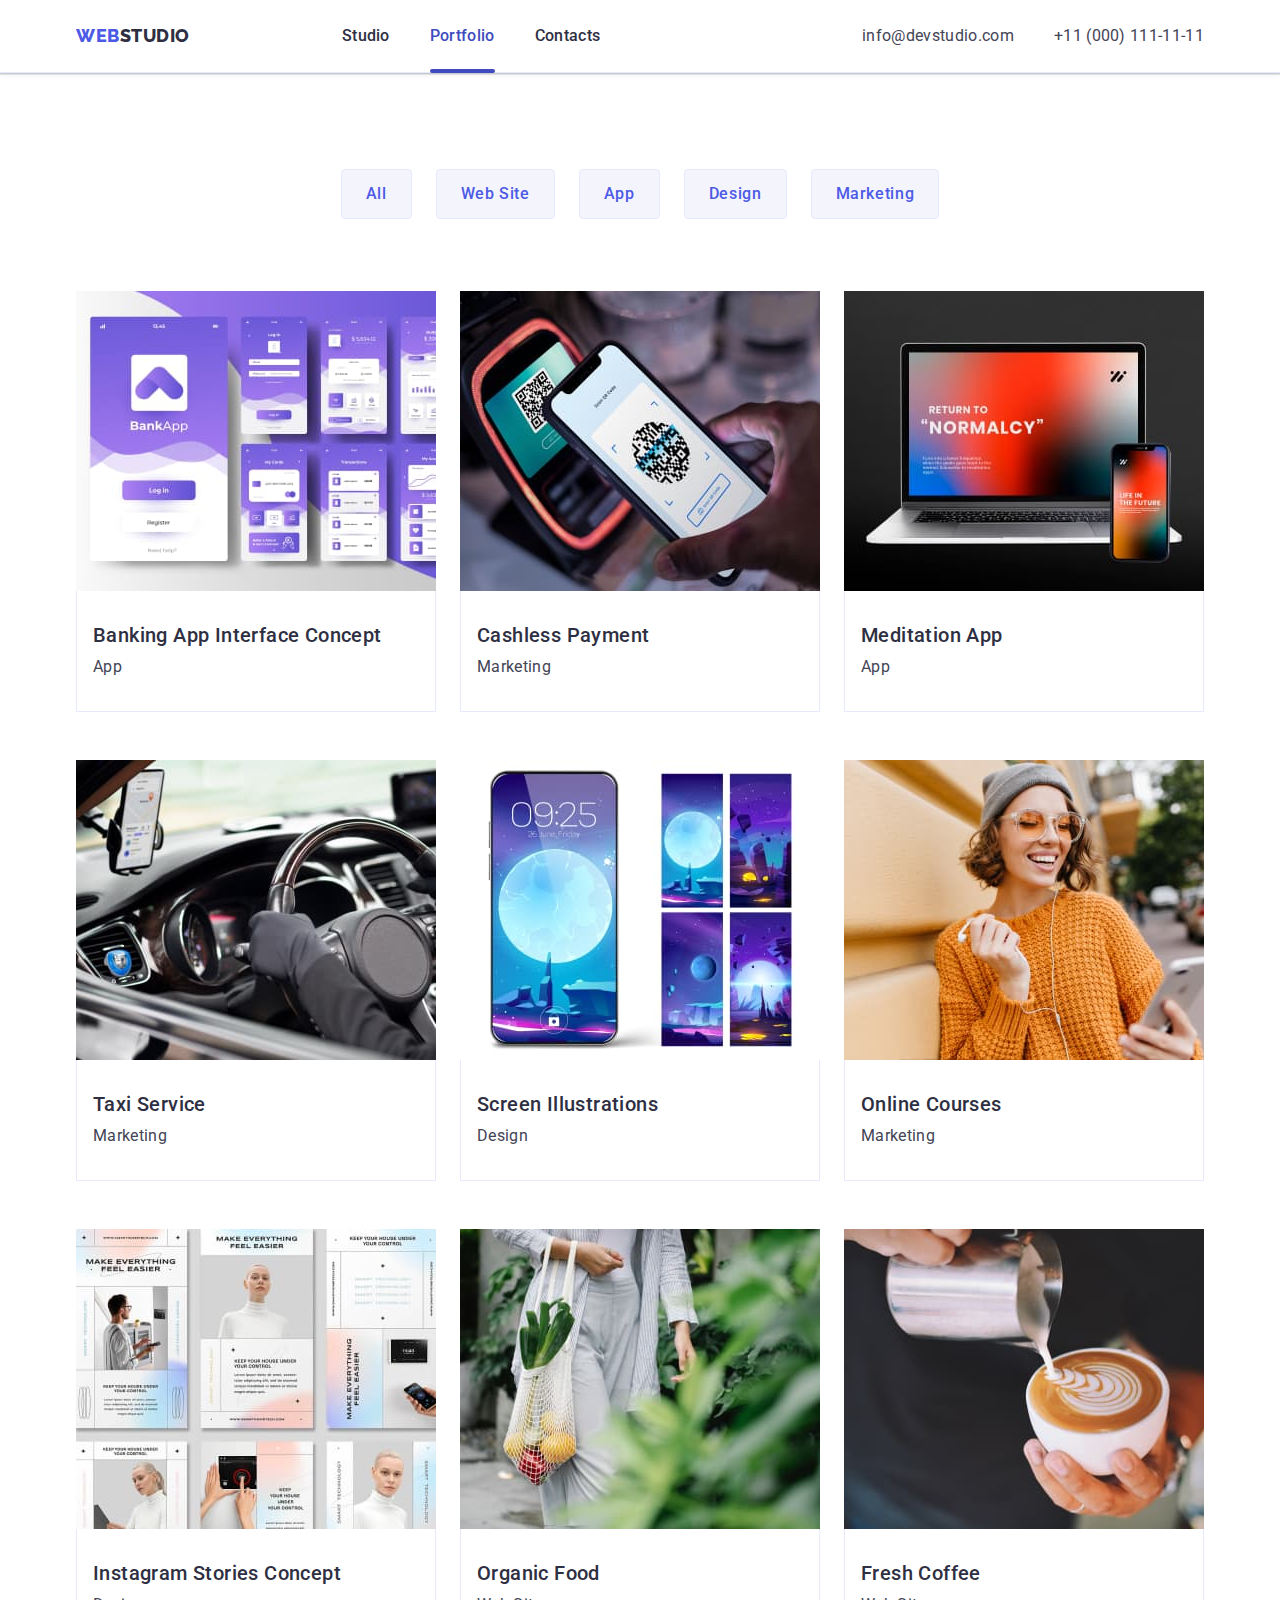
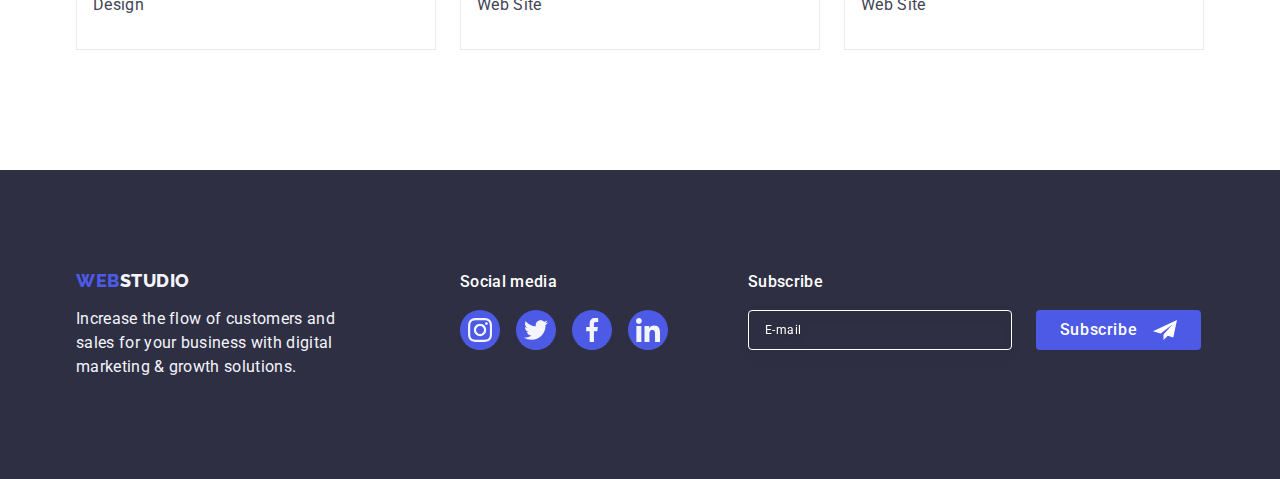
==== portfolio.html @ 75ef7f99 "Initial commit" ====
<!DOCTYPE html>
<html lang="en">
  <head>
    <meta charset="UTF-8" />
    <meta http-equiv="X-UA-Compatible" content="IE=edge" />
    <meta name="viewport" content="width=device-width, initial-scale=1.0" />
    <title>Document</title>
    <link rel="preconnect" href="https://fonts.googleapis.com" />
    <link rel="preconnect" href="https://fonts.gstatic.com" crossorigin />
    <link
      href="https://fonts.googleapis.com/css2?family=Raleway:wght@800&family=Roboto:wght@400;500;700;900&display=swap"
      rel="stylesheet"
    />
    <link rel="stylesheet" href="./css/modern-normalize.min.css" />
    <link rel="stylesheet" href="./css/style.css" />
  </head>

  <body>
    <header class="header">
      <div class="header-section container">
        <nav class="navigation">
          <a class="link-logo link" href="./index.html">Web<span class="header-logo-link">Studio</span></a>
          <ul class="header-menu list">
            <li class="list-element-menu">
              <a class="header-menu-link link" href="./index.html">Studio</a>
            </li>
            <li class="list-element-menu">
              <a class="header-menu-link link is-active" href="./portfolio.html">Portfolio</a>
            </li>
            <li class="list-element-menu">
              <a class="header-menu-link link" href="">Contacts</a>
            </li>
          </ul>
        </nav>
        <address class="contacts">
          <ul class="list">
            <li class="list-element-contacts">
              <a class="header-contacts-link link" href="mailto:info@devstudio.com" target="_blank"
                >info@devstudio.com</a
              >
            </li>
            <li class="list-element-contacts">
              <a class="header-contacts-link link" href="tel:+110001111111" target="_blank">+11 (000) 111-11-11</a>
            </li>
          </ul>
        </address>
      </div>
    </header>

    <main>
      <section class="portfolio-section">
        <div class="container">
          <h1 class="main-title visually-hidden">Menu</h1>
          <ul class="menu-portfolio list">
            <li>
              <button class="btn-portfolio" type="button">All</button>
            </li>
            <li>
              <button class="btn-portfolio" type="button">Web Site</button>
            </li>
            <li>
              <button class="btn-portfolio" type="button">App</button>
            </li>
            <li>
              <button class="btn-portfolio" type="button">Design</button>
            </li>
            <li>
              <button class="btn-portfolio" type="button">Marketing</button>
            </li>
          </ul>
          <ul class="blocks-portfolio list">
            <li class="portfolio-box">
              <a class="link" href="">
                <div class="overlay-box">
                  <img src="./images/portfolio_0.jpg" alt="Banking App Interface Concept" width="360" />
                  <p class="overlay-text">
                    14 Stylish and User-Friendly App Design Concepts · Task Manager App · Calorie Tracker App · Exotic
                    Fruit Ecommerce App · Cloud Storage App
                  </p>
                </div>
                <div class="portfolio-card">
                  <h2 class="third-header">Banking App Interface Concept</h2>
                  <p class="paragraf-portfolio">App</p>
                </div>
              </a>
            </li>
            <li class="portfolio-box">
              <a class="link" href="">
                <div class="overlay-box">
                  <img src="./images/portfolio_1.jpg" alt="Cashless Payment" width="360" />
                  <p class="overlay-text">
                    14 Stylish and User-Friendly App Design Concepts · Task Manager App · Calorie Tracker App · Exotic
                    Fruit Ecommerce App · Cloud Storage App
                  </p>
                </div>
                <div class="portfolio-card">
                  <h2 class="third-header">Cashless Payment</h2>
                  <p class="paragraf-portfolio">Marketing</p>
                </div>
              </a>
            </li>
            <li class="portfolio-box">
              <a class="link" href="">
                <div class="overlay-box">
                  <img src="./images/portfolio_2.jpg" alt="Meditation App" width="360" />
                  <p class="overlay-text">
                    14 Stylish and User-Friendly App Design Concepts · Task Manager App · Calorie Tracker App · Exotic
                    Fruit Ecommerce App · Cloud Storage App
                  </p>
                </div>
                <div class="portfolio-card">
                  <h2 class="third-header">Meditation App</h2>
                  <p class="paragraf-portfolio">App</p>
                </div>
              </a>
            </li>
            <li class="portfolio-box">
              <a class="link" href="">
                <div class="overlay-box">
                  <img src="./images/portfolio_3.jpg" alt="Taxi Service" width="360" />
                  <p class="overlay-text">
                    14 Stylish and User-Friendly App Design Concepts · Task Manager App · Calorie Tracker App · Exotic
                    Fruit Ecommerce App · Cloud Storage App
                  </p>
                </div>
                <div class="portfolio-card">
                  <h2 class="third-header">Taxi Service</h2>
                  <p class="paragraf-portfolio">Marketing</p>
                </div>
              </a>
            </li>
            <li class="portfolio-box">
              <a class="link" href="">
                <div class="overlay-box">
                  <img src="./images/portfolio_4.jpg" alt="Screen Illustrations" width="360" />
                  <p class="overlay-text">
                    14 Stylish and User-Friendly App Design Concepts · Task Manager App · Calorie Tracker App · Exotic
                    Fruit Ecommerce App · Cloud Storage App
                  </p>
                </div>
                <div class="portfolio-card">
                  <h2 class="third-header">Screen Illustrations</h2>
                  <p class="paragraf-portfolio">Design</p>
                </div>
              </a>
            </li>
            <li class="portfolio-box">
              <a class="link" href="">
                <div class="overlay-box">
                  <img src="./images/portfolio_5.jpg" alt="Online Courses" width="360" />
                  <p class="overlay-text">
                    14 Stylish and User-Friendly App Design Concepts · Task Manager App · Calorie Tracker App · Exotic
                    Fruit Ecommerce App · Cloud Storage App
                  </p>
                </div>
                <div class="portfolio-card">
                  <h2 class="third-header">Online Courses</h2>
                  <p class="paragraf-portfolio">Marketing</p>
                </div>
              </a>
            </li>
            <li class="portfolio-box">
              <a class="link" href="">
                <div class="overlay-box">
                  <img src="./images/portfolio_6.jpg" alt="Instagram Stories Concept" width="360" />
                  <p class="overlay-text">
                    14 Stylish and User-Friendly App Design Concepts · Task Manager App · Calorie Tracker App · Exotic
                    Fruit Ecommerce App · Cloud Storage App
                  </p>
                </div>
                <div class="portfolio-card">
                  <h2 class="third-header">Instagram Stories Concept</h2>
                  <p class="paragraf-portfolio">Design</p>
                </div>
              </a>
            </li>
            <li class="portfolio-box">
              <a class="link" href="">
                <div class="overlay-box">
                  <img src="./images/portfolio_7.jpg" alt="Organic Food" width="360" />
                  <p class="overlay-text">
                    14 Stylish and User-Friendly App Design Concepts · Task Manager App · Calorie Tracker App · Exotic
                    Fruit Ecommerce App · Cloud Storage App
                  </p>
                </div>
                <div class="portfolio-card">
                  <h2 class="third-header">Organic Food</h2>
                  <p class="paragraf-portfolio">Web Site</p>
                </div>
              </a>
            </li>
            <li class="portfolio-box">
              <a class="link" href="">
                <div class="overlay-box">
                  <img src="./images/portfolio_8.jpg" alt="Fresh Coffee" width="360" />
                  <p class="overlay-text">
                    14 Stylish and User-Friendly App Design Concepts · Task Manager App · Calorie Tracker App · Exotic
                    Fruit Ecommerce App · Cloud Storage App
                  </p>
                </div>
                <div class="portfolio-card">
                  <h2 class="third-header">Fresh Coffee</h2>
                  <p class="paragraf-portfolio">Web Site</p>
                </div>
              </a>
            </li>
          </ul>
        </div>
      </section>
    </main>

    <footer class="footer">
      <div class="container">
        <div class="footer-text-box">
          <a class="link-logo link" href="./index.html">Web<span class="footer-logo-link">Studio</span></a>
          <p class="paragraf">
            Increase the flow of customers and sales for your business with digital marketing & growth solutions.
          </p>
        </div>
        <div class="footer-social-links-box">
          <p class="paragraf">Social media</p>
          <ul class="list">
            <li class="footer-social-link-container">
              <a class="link" href="https://www.instagram.com/" target="_blank">
                <svg class="icon-footer" width="24" height="24">
                  <use href="./images/icons.svg#icon-instagram"></use>
                </svg>
              </a>
            </li>
            <li class="footer-social-link-container">
              <a class="link" href="https://twitter.com/" target="_blank">
                <svg class="icon-footer" width="24" height="24">
                  <use href="./images/icons.svg#icon-twitter"></use>
                </svg>
              </a>
            </li>
            <li class="footer-social-link-container">
              <a class="link" href="https://facebook.com/" target="_blank">
                <svg class="icon-footer" width="24" height="24">
                  <use href="./images/icons.svg#icon-facebook"></use>
                </svg>
              </a>
            </li>
            <li class="footer-social-link-container">
              <a class="link" href="https://www.linkedin.com/" target="_blank">
                <svg class="icon-footer" width="24" height="24">
                  <use href="./images/icons.svg#icon-linkedin"></use>
                </svg>
              </a>
            </li>
          </ul>
        </div>
        <div class="footer-subscribe-box">
          <p class="paragraf">Subscribe</p>
          <form class="footer-subscribe-form">
            <label class="footer-subscribe-email-label">
              <input class="footer-subscribe-email-input" type="email" name="subscribe-email" placeholder="E-mail" />
            </label>
            <button class="btn-footer-subscribe" type="submit">
              Subscribe
              <svg class="icon-lable-subscribe" width="24" height="24">
                <use href="./images/icons.svg#icon-subscribe"></use>
              </svg>
            </button>
          </form>
        </div>
      </div>
    </footer>
  </body>
</html>
---- css/style.css ----
:root {
  --color-heder-link: #2e2f42;
  --color-heder-link-ahf: #404bbf;
  --color-main-text: #434455;
  --bg-color-btn: #4d5ae5;
  --bg-color-btn-hf: #404bbf;
  --border-color: #e7e9fc;
  --bg-main-color: #f4f4fd;
  --bg-body-color: #ffffff;
  --color-main-title: #ffffff;
  --color-btn-text: #ffffff;
  --color-footer-logo: #f4f4fd;
  --color-footer-paragraf: #f4f4fd;
  --color-overlay-text: #f4f4fd;
  --color-social-paragraf: #ffffff;
  --color-subscribe-label: #ffffff;
  --bg-overlay-text: #4d5ae5;
  --bg-callback-form: #fcfcfc;
  --bg-modal-box: rgba(46, 47, 66, 0.4);
  --bg-social-link-hover: #31d0aa;
  --fill-icon-customer: #8e8f99;
  --fill-icon-customer-hover: #404bbf;
  --color-border-policy: #8e8f99;
  --color-text-callback: #2e2f42;
  --color-text-callback-hf: #4d5ae5;
  --color-border-callback: rgba(46, 47, 66, 0.4);
  --color-cb-policy: #f4f4fd;
  --color-cb-policy-hf: #404bbf;
}

*,
*::before,
*::after {
  box-sizing: border-box;
}

h1,
h2,
h3,
h4,
h5,
h6,
p {
  margin-top: 0;
  margin-bottom: 0;
}

ul,
ol {
  margin-top: 0;
  margin-bottom: 0;
  padding-left: 0;
}

img {
  display: block;
  max-width: 100%;
}

body {
  font-family: 'Roboto', sans-serif;
  color: var(--color-main-text);
  font-style: normal;
  font-weight: 400;
  font-size: 16px;
  line-height: 1.5;
  letter-spacing: 0.02em;
  background-color: var(--bg-body-color);
}

.container {
  width: 1158px;
  margin: 0 auto;
  padding: 0 15px;
}

a {
  text-decoration: none;
}

.link {
  text-decoration: none;
}

.paragraf {
  font-size: 16px;
}

.paragraf-portfolio {
  font-size: 16px;
  color: var(--color-main-text);
}

.list {
  list-style: none;
}

.main-title {
  font-weight: 700;
  font-size: 56px;
  line-height: 107%;
  letter-spacing: 0.02em;
  text-align: center;
  color: var(--color-main-title);
}

.second-title {
  font-family: 'Roboto';
  font-weight: 700;
  font-size: 36px;
  line-height: 111%;
  letter-spacing: 0.02em;
  text-align: center;
  text-transform: capitalize;
  color: var(--color-heder-link);
}

.third-header {
  font-weight: 500;
  font-size: 20px;
  line-height: 1.2;
  letter-spacing: 0.02em;
  color: var(--color-heder-link);
}

.header {
  background-color: var(--bg-body-color);
  border-bottom: 1px solid var(--border-color);
  box-shadow: 0px 2px 1px rgba(46, 47, 66, 0.08), 0px 1px 1px rgba(46, 47, 66, 0.16), 0px 1px 6px rgba(46, 47, 66, 0.08);
}

header > .header-section {
  display: flex;
  align-items: center;
}

.navigation {
  display: flex;
  align-items: center;
}

.navigation > .list {
  margin-left: 76px;
  width: 261px;
}

.link-logo {
  font-family: 'Raleway', sans-serif;
  font-weight: 800;
  font-size: 18px;
  line-height: 117%;
  letter-spacing: 0.03em;
  text-transform: uppercase;
  color: var(--bg-color-btn);
  margin-right: 76px;
}

.header-logo-link {
  color: var(--color-heder-link);
}

.footer-logo-link {
  color: var(--color-footer-logo);
}

.header .link-logo {
  padding: 24px 0;
}

.header-menu {
  display: flex;
  gap: 40px;
}

.header-menu-link {
  display: block;
  font-weight: 500;
  font-size: 16px;
  line-height: 1.5;
  letter-spacing: 0.02em;
  color: var(--color-heder-link);
  padding: 24px 0;
  position: relative;
  transition: color 250ms cubic-bezier(0.4, 0, 0.2, 1);
}

.header-menu-link:hover,
.header-menu-link:focus {
  color: var(--color-heder-link-ahf);
}

.header-menu-link:active {
  color: var(--color-heder-link-ahf);
}

.is-active {
  color: var(--color-heder-link-ahf);
}

.is-active::after {
  position: absolute;
  content: '';
  display: block;
  left: 0;
  bottom: 0;
  width: 100%;
  height: 4px;
  border-radius: 2px;
  background-color: var(--color-heder-link-ahf);
  bottom: -1px;
}

.contacts {
  font-style: normal;
  margin-left: auto;
}

.contacts .list {
  display: flex;
  gap: 40px;
}

.header-contacts-link {
  font-weight: 400;
  font-size: 16px;
  line-height: 1.5;
  letter-spacing: 0.02em;
  color: var(--color-main-text);
  transition: color 250ms cubic-bezier(0.4, 0, 0.2, 1);
}

.header-contacts-link:hover,
.header-contacts-link:focus {
  color: var(--color-heder-link-ahf);
}

.order-section {
  background-color: var(--color-heder-link);
  padding: 188px 0;
  background-image: linear-gradient(to bottom, rgba(46, 47, 66, 0.7), rgba(46, 47, 66, 0.7)),
    url(../images/people_office.jpg);
  background-repeat: no-repeat;
  background-position: center;
  background-size: cover;
  max-width: 1440px;
  margin: 0 auto;
}

.order-section .main-title {
  max-width: 496px;
  margin: 0 auto;
}

.btn {
  font-family: 'Roboto', sans-serif;
  font-size: 16px;
  line-height: 1.5;
  font-weight: 500;
  letter-spacing: 0.04em;
  color: var(--color-btn-text);
  background-color: var(--bg-color-btn);
  border: none;
  cursor: pointer;
  display: block;
  margin: 0 auto;
  margin-top: 48px;
  min-width: 169px;
  height: 56px;
  border-radius: 4px;
  transition: background-color 250ms cubic-bezier(0.4, 0, 0.2, 1);
}

.btn:hover,
.btn:focus {
  background: var(--bg-color-btn-hf);
}

.advantage-section {
  padding: 120px 0;
}

.visually-hidden {
  position: absolute;
  width: 1px;
  height: 1px;
  margin: -1px;
  border: 0;
  padding: 0;
  white-space: nowrap;
  clip-path: inset(100%);
  clip: rect(0 0 0 0);
  overflow: hidden;
}

.advantage-section .list {
  display: flex;
  gap: 24px;
}

.advantage-box {
  width: calc((100% - 72px) / 4);
}

.container-icon-advantage {
  display: flex;
  align-items: center;
  justify-content: center;
  height: 112px;
  background-color: var(--bg-main-color);
  padding: 24px 100px;
  margin-bottom: 8px;
  border-radius: 4px;
}

.container-icon-advantage svg {
  width: 64px;
  height: 64px;
  display: inline-block;
}

.advantage-box .third-header {
  margin-bottom: 8px;
}

.our-work-section {
  padding-bottom: 120px;
}

.our-work-section .second-title {
  margin-bottom: 72px;
}

.our-work-section .list {
  display: flex;
  gap: 24px;
}

.our-work-box {
  width: calc((100% - 48px) / 3);
}

.team-section {
  background-color: var(--bg-main-color);
  padding: 120px 0;
}

.team-section .second-title {
  margin-bottom: 72px;
}

.team-section .list {
  display: flex;
  gap: 24px;
}

.team-list-box {
  background-color: var(--bg-body-color);
  text-align: center;
  width: calc((100% - 72px) / 4);
  border-radius: 0px 0px 4px 4px;
  box-shadow: 0px 1px 6px rgba(46, 47, 66, 0.08), 0px 1px 1px rgba(46, 47, 66, 0.16), 0px 2px 1px rgba(46, 47, 66, 0.08);
}

.team-name-position {
  padding: 32px 0;
}

.team-name-position .third-header {
  text-align: center;
  margin-bottom: 8px;
}

.team-name-position .paragraf {
  text-align: center;
  margin-bottom: 8px;
}

.team-name-position a {
  display: flex;
  align-items: center;
  justify-content: center;
  background-color: var(--bg-color-btn);
  border-radius: 50%;
  width: 40px;
  height: 40px;
  position: relative;
  transition: background-color 250ms cubic-bezier(0.4, 0, 0.2, 1);
}

.team-name-position a:hover,
.team-name-position a:focus {
  background-color: var(--bg-color-btn-hf);
}

.team-name-position .list {
  display: flex;
  justify-content: center;
}

.team-name-position .icon {
  display: inline-block;
  width: 16px;
  height: 16px;
  position: absolute;
  top: 50%;
  left: 50%;
  transform: translate(-50%, -50%);
  fill: var(--bg-main-color);
  transition: background-color 250ms cubic-bezier(0.4, 0, 0.2, 1);
}

.customers {
  padding: 120px 0;
}

.customers .second-title {
  margin-bottom: 72px;
}

.customers .list {
  display: flex;
  gap: 24px;
}

.customers-list-box {
  width: calc((100% - 120px) / 6);
  height: 88px;
}

.customers-list-box .link {
  width: 100%;
  height: 100%;
  border: 1px solid var(--fill-icon-customer);
  border-radius: 4px;
  display: flex;
  align-items: center;
  justify-content: center;
  color: var(--fill-icon-customer);
  transition: border-color 250ms cubic-bezier(0.4, 0, 0.2, 1), color 250ms cubic-bezier(0.4, 0, 0.2, 1);
}

.customers-list-box .link:hover,
.customers-list-box .link:focus,
.customers-list-box .link:active {
  border-color: var(--fill-icon-customer-hover);
  color: var(--fill-icon-customer-hover);
}

.icon_customers {
  display: inline-flex;
  fill: currentColor;
}

.footer {
  background-color: var(--color-heder-link);
  padding: 100px 0;
}

.footer .container {
  display: flex;
  align-items: baseline;
}

.footer-text-box {
  margin-right: 120px;
}

.footer .link-logo {
  display: inline-block;
  margin-bottom: 16px;
}

footer .paragraf {
  color: var(--color-footer-paragraf);
  max-width: 264px;
}

.footer-social-links-box {
  margin-right: 80px;
}

.footer-social-links-box .paragraf {
  color: var(--color-social-paragraf);
  margin-bottom: 16px;
  font-weight: 500;
}

.footer-social-links-box .list {
  display: flex;
  gap: 16px;
}

.footer-social-link-container a {
  display: flex;
  align-items: center;
  justify-content: center;
  background-color: var(--bg-color-btn);
  border-radius: 50%;
  width: 40px;
  height: 40px;
  position: relative;
  transition: background-color 250ms cubic-bezier(0.4, 0, 0.2, 1);
}

.footer-social-links-box a:hover,
.footer-social-links-box a:focus {
  background-color: var(--bg-social-link-hover);
}

.icon-footer {
  display: inline-block;
  position: absolute;
  fill: var(--color-footer-logo);
  top: 50%;
  left: 50%;
  transform: translate(-50%, -50%);
}

.footer-subscribe-box {
}

.footer-subscribe-box .paragraf {
  font-style: normal;
  font-weight: 500;
  font-size: 16px;
  line-height: 1.5;
  letter-spacing: 0.02em;
  color: var(--color-subscribe-label);
  margin-bottom: 16px;
}

.footer-subscribe-form {
  display: flex;
  gap: 24px;
}

.footer-subscribe-email-input {
  width: 264px;
  height: 40px;
  border: 1px solid var(--color-subscribe-label);
  background-color: transparent;
  font-size: 12px;
  line-height: 1.5;
  letter-spacing: 0.04em;
  padding-left: 16px;
  filter: drop-shadow(0px 4px 4px rgba(0, 0, 0, 0.15));
  border-radius: 4px;
  color: var(--color-subscribe-label);
}

.footer-subscribe-email-input::placeholder {
  color: var(--color-subscribe-label);
}

.btn-footer-subscribe {
  min-width: 165px;
  height: 40px;
  display: flex;
  justify-content: center;
  align-items: center;
  font-family: 'Roboto', sans-serif;
  font-weight: 500;
  font-size: 16px;
  line-height: 1.5;
  display: flex;
  align-items: center;
  text-align: center;
  letter-spacing: 0.04em;
  color: var(--color-subscribe-label);
  cursor: pointer;
  background-color: var(--bg-color-btn);
  border: none;
  border-radius: 4px;
  transition: background-color 250ms cubic-bezier(0.4, 0, 0.2, 1);
}

.btn-footer-subscribe:hover,
.btn-footer-subscribe:focus {
  background: var(--bg-color-btn-hf);
}

.icon-lable-subscribe {
  margin-left: 16px;
  fill: currentColor;
}

.portfolio-section {
  padding-top: 96px;
  padding-bottom: 120px;
}

.menu-portfolio {
  display: flex;
  justify-content: center;
  gap: 24px;
  margin-bottom: 72px;
}

.btn-portfolio {
  font-family: 'Roboto', sans-serif;
  font-size: 16px;
  line-height: 1.5;
  font-weight: 500;
  letter-spacing: 0.04em;
  color: var(--bg-color-btn);
  background-color: var(--bg-main-color);
  border: 1px solid var(--border-color);
  cursor: pointer;
  padding: 12px 24px;
  border-radius: 4px;
  transition: color 250ms cubic-bezier(0.4, 0, 0.2, 1), background-color 250ms cubic-bezier(0.4, 0, 0.2, 1),
    border-color 250ms cubic-bezier(0.4, 0, 0.2, 1), box-shadow 250ms cubic-bezier(0.4, 0, 0.2, 1);
}

.btn-portfolio:hover,
.btn-portfolio:focus {
  color: var(--color-btn-text);
  background-color: var(--bg-color-btn-hf);
  border: 1px solid transparent;
  box-shadow: 0px 3px 1px rgba(0, 0, 0, 0.1), 0px 2px 1px rgba(0, 0, 0, 0.08), 0px 2px 2px rgba(0, 0, 0, 0.12);
}

.blocks-portfolio {
  display: flex;
  flex-wrap: wrap;
  column-gap: 24px;
  row-gap: 48px;
}

.overlay-box {
  position: relative;
  overflow: hidden;
}

.overlay-text {
  position: absolute;
  height: 100%;
  width: 100%;
  padding: 40px 32px;
  background-color: var(--bg-overlay-text);
  color: var(--color-overlay-text);
  top: 0;
  font-weight: 400;
  font-size: 16px;
  line-height: 1.5;
  letter-spacing: 0.02em;
  transform: translateY(100%);
  transition: transform 250ms cubic-bezier(0.4, 0, 0.2, 1);
}

.portfolio-box {
  width: calc((100% - 48px) / 3);
}

.portfolio-box .link {
  display: block;
  transition: box-shadow 250ms cubic-bezier(0.4, 0, 0.2, 1);
}

.portfolio-box .link:hover,
.portfolio-box .link:focus {
  box-shadow: 0px 1px 6px rgba(46, 47, 66, 0.08), 0px 1px 1px rgba(46, 47, 66, 0.16), 0px 2px 1px rgba(46, 47, 66, 0.08);
}

.portfolio-box .link:hover .overlay-text,
.portfolio-box .link:focus .overlay-text {
  transform: translateY(0%);
}

.portfolio-box .portfolio-card {
  border: 1px solid var(--border-color);
  padding: 32px 16px;
  border-top: none;
}

.portfolio-box .third-header {
  margin-bottom: 8px;
}

.is-hidden {
  visibility: hidden;
  opacity: 0;
  pointer-events: none;
}

.modal-box {
  position: fixed;
  top: 0;
  left: 0;
  background-color: var(--bg-modal-box);
  width: 100%;
  height: 100%;
  justify-content: center;
  align-items: center;
  transition: opacity 250ms cubic-bezier(0.4, 0, 0.2, 1), visibility 250ms cubic-bezier(0.4, 0, 0.2, 1);
}

.callback-form {
  opacity: 1;
  position: absolute;
  top: 50%;
  left: 50%;
  transform: translate(-50%, -50%);
  width: 408px;
  min-height: 584px;
  background: var(--bg-callback-form);
  box-shadow: 0px 1px 1px rgba(0, 0, 0, 0.14), 0px 1px 3px rgba(0, 0, 0, 0.12), 0px 2px 1px rgba(0, 0, 0, 0.2);
  border-radius: 4px;
  transition: transform 250ms cubic-bezier(0.4, 0, 0.2, 1);
  padding: 72px 24px 24px;
}

.btn_modal {
  width: 24px;
  height: 24px;
  border-radius: 50%;
  background-color: var(--border-color);
  border: 1px solid rgba(0, 0, 0, 0.1);
  padding: 0;
  position: absolute;
  top: 24px;
  right: 24px;
  display: flex;
  align-items: center;
  justify-content: center;
  cursor: pointer;
  transition: background-color 250ms cubic-bezier(0.4, 0, 0.2, 1), border 250ms cubic-bezier(0.4, 0, 0.2, 1);
}

.btn_modal:hover,
.btn_modal:focus {
  background-color: var(--bg-color-btn-hf);
  fill: var(--color-btn-text);
  border: none;
}

.icon-btn-close {
  transition: fill 250ms cubic-bezier(0.4, 0, 0.2, 1);
}

.icon-btn-close:hover,
.icon-btn-close:focus {
  fill: var(--color-btn-text);
}

.callback-form .paragraf {
  font-style: normal;
  font-weight: 500;
  font-size: 16px;
  line-height: 1.5;
  text-align: center;
  letter-spacing: 0.02em;
  color: var(--color-text-callback);
  margin-bottom: 16px;
}

.fields-container {
  margin-bottom: 8px;
}

.field-lable {
  font-weight: 400;
  font-size: 12px;
  line-height: 1.17;
  letter-spacing: 0.04em;
  color: var(--color-border-policy);
  display: block;
  margin-bottom: 4px;
}

.field-input {
  position: relative;
}

.username {
  width: 100%;
  height: 40px;
  border: 1px solid var(--color-border-callback);
  border-radius: 4px;
  background-color: transparent;
  padding-left: 38px;
  outline: transparent;
  transition: border-color 250ms cubic-bezier(0.4, 0, 0.2, 1);
}

.username:focus {
  border-color: var(--color-text-callback-hf);
}

.icon-lable {
  position: absolute;
  left: 16px;
  top: 50%;
  transform: translateY(-50%);
  transition: fill 250ms cubic-bezier(0.4, 0, 0.2, 1);
  fill: var(--color-text-callback);
}

.username:focus + .icon-lable {
  fill: var(--color-text-callback-hf);
}

.comments-container {
  margin-bottom: 16px;
}

.comment {
  width: 100%;
  height: 120px;
  font-size: 12px;
  line-height: 1.17;
  letter-spacing: 0.04em;
  color: var(--color-border-callback);
  border: 1px solid var(--color-border-callback);
  border-radius: 4px;
  background-color: transparent;
  padding: 8px 16px;
  outline: transparent;
  resize: none;
  transition: border-color 250ms cubic-bezier(0.4, 0, 0.2, 1);
}

.comment:focus {
  border-color: var(--color-text-callback-hf);
}

.privacy-container {
  margin-bottom: 24px;
}

.privacy-lable {
  font-size: 12px;
  line-height: 1.17;
  letter-spacing: 0.04em;
  color: var(--color-border-policy);
}

.checkbox-span {
  width: 16px;
  height: 16px;
  border: 1px solid var(--color-border-callback);
  border-radius: 2px;
  transition: background-color 250ms cubic-bezier(0.4, 0, 0.2, 1), border 250ms cubic-bezier(0.4, 0, 0.2, 1),
    fill 250ms cubic-bezier(0.4, 0, 0.2, 1);
  display: inline-flex;
  align-items: center;
  justify-content: center;
  fill: transparent;
}

.chb-policy:checked + .privacy-lable .checkbox-span {
  border: none;
  background-color: var(--color-cb-policy-hf);
  fill: var(--color-cb-policy);
}

.privacy-link {
  font-style: normal;
  font-weight: 400;
  font-size: 12px;
  line-height: 1.33;
  letter-spacing: 0.04em;
  text-decoration-line: underline;
  color: var(--color-text-callback-hf);
}

.btn-callback-send {
  min-width: 169px;
  height: 56px;
  display: block;
  font-family: 'Roboto', sans-serif;
  font-weight: 500;
  font-size: 16px;
  line-height: 1.5;
  letter-spacing: 0.04em;
  color: var(--color-btn-text);
  cursor: pointer;
  background: var(--bg-color-btn);
  border: none;
  border-radius: 4px;
  transition: background-color 250ms cubic-bezier(0.4, 0, 0.2, 1);
  margin: 0 auto;
}

.btn-callback-send:hover,
.btn-callback-send:focus {
  background: var(--bg-color-btn-hf);
}
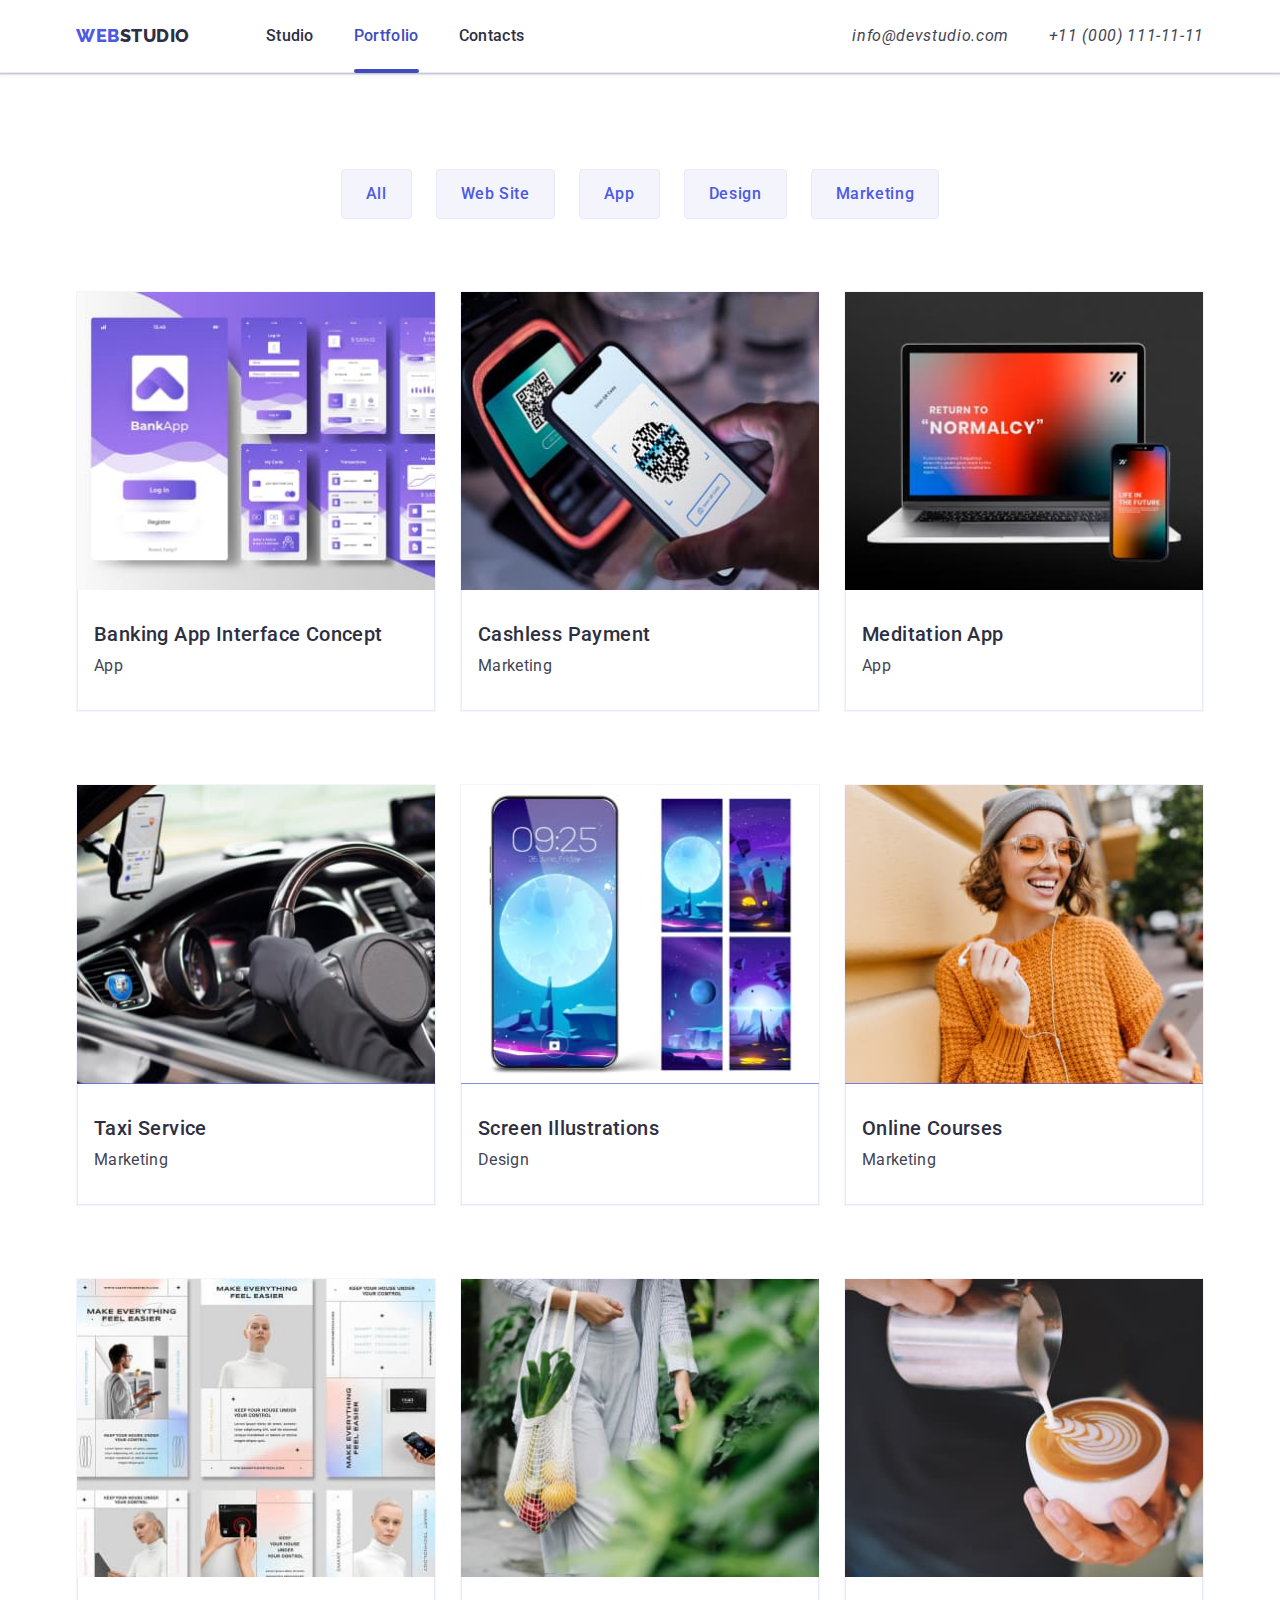
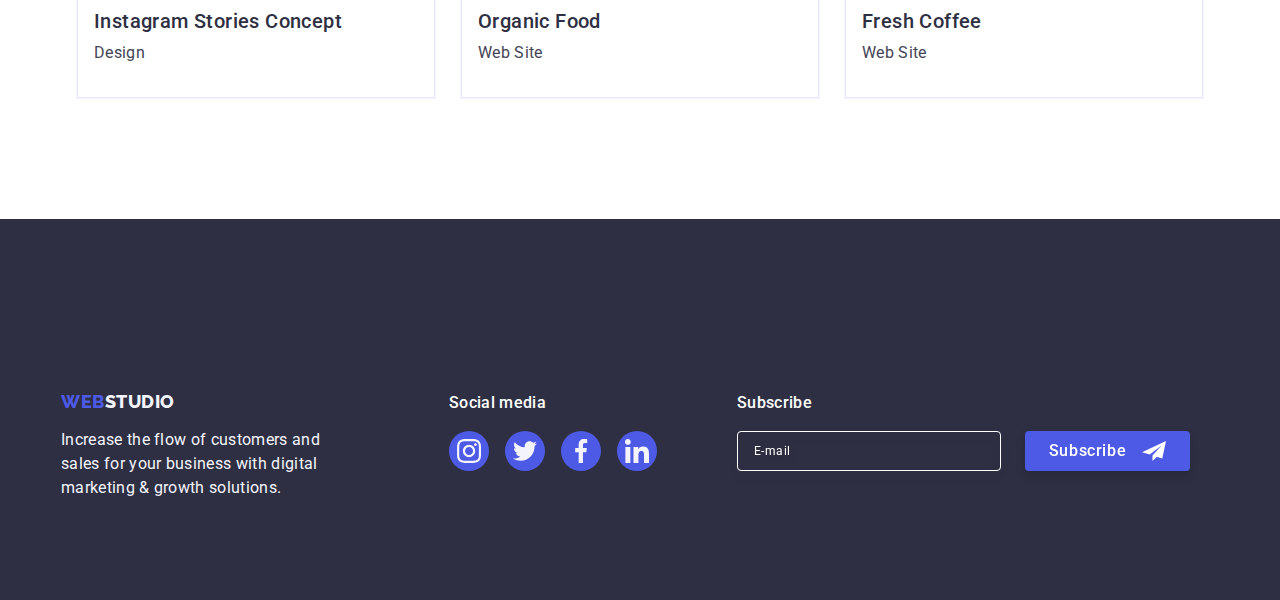
==== commit faf33b30: "First commit" ====
--- a/portfolio.html
+++ b/portfolio.html
@@ -18,8 +18,13 @@
   <body>
     <header class="header">
       <div class="header-section container">
-        <nav class="navigation">
+        <nav class="header-navigation">
           <a class="link-logo link" href="./index.html">Web<span class="header-logo-link">Studio</span></a>
+          <button class="menu-toggle js-open-menu" aria-expanded="false" aria-controls="mobile-menu">
+            <svg class="icon-mobile_menu" width="32" height="22">
+              <use href="./images/icons.svg#icon-mobile_menu"></use>
+            </svg>
+          </button>
           <ul class="header-menu list">
             <li class="list-element-menu">
               <a class="header-menu-link link" href="./index.html">Studio</a>
@@ -32,7 +37,7 @@
             </li>
           </ul>
         </nav>
-        <address class="contacts">
+        <address class="header-contacts">
           <ul class="list">
             <li class="list-element-contacts">
               <a class="header-contacts-link link" href="mailto:info@devstudio.com" target="_blank"
@@ -72,7 +77,16 @@
             <li class="portfolio-box">
               <a class="link" href="">
                 <div class="overlay-box">
-                  <img src="./images/portfolio_0.jpg" alt="Banking App Interface Concept" width="360" />
+                  <img
+                    srcset="
+                      ./images/portfolio_0_396.jpg 396w,
+                      ./images/portfolio_0_356.jpg 356w,
+                      ./images/portfolio_0.jpg     360w
+                    "
+                    src="./images/portfolio_0.jpg"
+                    alt="Cashless Payment"
+                    sizes="(max-width: 768px) 396px, (max-width: 1158px) 356px, 360px"
+                  />
                   <p class="overlay-text">
                     14 Stylish and User-Friendly App Design Concepts · Task Manager App · Calorie Tracker App · Exotic
                     Fruit Ecommerce App · Cloud Storage App
@@ -87,7 +101,16 @@
             <li class="portfolio-box">
               <a class="link" href="">
                 <div class="overlay-box">
-                  <img src="./images/portfolio_1.jpg" alt="Cashless Payment" width="360" />
+                  <img
+                    srcset="
+                      ./images/portfolio_1_396.jpg 396w,
+                      ./images/portfolio_1_356.jpg 356w,
+                      ./images/portfolio_1.jpg     360w
+                    "
+                    src="./images/portfolio_1.jpg"
+                    alt="Cashless Payment"
+                    sizes="(max-width: 768px) 396px, (max-width: 1158px) 356px, 360px"
+                  />
                   <p class="overlay-text">
                     14 Stylish and User-Friendly App Design Concepts · Task Manager App · Calorie Tracker App · Exotic
                     Fruit Ecommerce App · Cloud Storage App
@@ -102,7 +125,16 @@
             <li class="portfolio-box">
               <a class="link" href="">
                 <div class="overlay-box">
-                  <img src="./images/portfolio_2.jpg" alt="Meditation App" width="360" />
+                  <img
+                    srcset="
+                      ./images/portfolio_2_396.jpg 396w,
+                      ./images/portfolio_2_356.jpg 356w,
+                      ./images/portfolio_2.jpg     360w
+                    "
+                    src="./images/portfolio_2.jpg"
+                    alt="Cashless Payment"
+                    sizes="(max-width: 768px) 396px, (max-width: 1158px) 356px, 360px"
+                  />
                   <p class="overlay-text">
                     14 Stylish and User-Friendly App Design Concepts · Task Manager App · Calorie Tracker App · Exotic
                     Fruit Ecommerce App · Cloud Storage App
@@ -117,7 +149,16 @@
             <li class="portfolio-box">
               <a class="link" href="">
                 <div class="overlay-box">
-                  <img src="./images/portfolio_3.jpg" alt="Taxi Service" width="360" />
+                  <img
+                    srcset="
+                      ./images/portfolio_3_396.jpg 396w,
+                      ./images/portfolio_3_356.jpg 356w,
+                      ./images/portfolio_3.jpg     360w
+                    "
+                    src="./images/portfolio_3.jpg"
+                    alt="Cashless Payment"
+                    sizes="(max-width: 768px) 396px, (max-width: 1158px) 356px, 360px"
+                  />
                   <p class="overlay-text">
                     14 Stylish and User-Friendly App Design Concepts · Task Manager App · Calorie Tracker App · Exotic
                     Fruit Ecommerce App · Cloud Storage App
@@ -132,7 +173,16 @@
             <li class="portfolio-box">
               <a class="link" href="">
                 <div class="overlay-box">
-                  <img src="./images/portfolio_4.jpg" alt="Screen Illustrations" width="360" />
+                  <img
+                    srcset="
+                      ./images/portfolio_4_396.jpg 396w,
+                      ./images/portfolio_4_356.jpg 356w,
+                      ./images/portfolio_4.jpg     360w
+                    "
+                    src="./images/portfolio_4.jpg"
+                    alt="Cashless Payment"
+                    sizes="(max-width: 768px) 396px, (max-width: 1158px) 356px, 360px"
+                  />
                   <p class="overlay-text">
                     14 Stylish and User-Friendly App Design Concepts · Task Manager App · Calorie Tracker App · Exotic
                     Fruit Ecommerce App · Cloud Storage App
@@ -147,7 +197,16 @@
             <li class="portfolio-box">
               <a class="link" href="">
                 <div class="overlay-box">
-                  <img src="./images/portfolio_5.jpg" alt="Online Courses" width="360" />
+                  <img
+                    srcset="
+                      ./images/portfolio_5_396.jpg 396w,
+                      ./images/portfolio_5_356.jpg 356w,
+                      ./images/portfolio_5.jpg     360w
+                    "
+                    src="./images/portfolio_5.jpg"
+                    alt="Cashless Payment"
+                    sizes="(max-width: 768px) 396px, (max-width: 1158px) 356px, 360px"
+                  />
                   <p class="overlay-text">
                     14 Stylish and User-Friendly App Design Concepts · Task Manager App · Calorie Tracker App · Exotic
                     Fruit Ecommerce App · Cloud Storage App
@@ -162,7 +221,16 @@
             <li class="portfolio-box">
               <a class="link" href="">
                 <div class="overlay-box">
-                  <img src="./images/portfolio_6.jpg" alt="Instagram Stories Concept" width="360" />
+                  <img
+                    srcset="
+                      ./images/portfolio_6_396.jpg 396w,
+                      ./images/portfolio_6_356.jpg 356w,
+                      ./images/portfolio_6.jpg     360w
+                    "
+                    src="./images/portfolio_6.jpg"
+                    alt="Cashless Payment"
+                    sizes="(max-width: 768px) 396px, (max-width: 1158px) 356px, 360px"
+                  />
                   <p class="overlay-text">
                     14 Stylish and User-Friendly App Design Concepts · Task Manager App · Calorie Tracker App · Exotic
                     Fruit Ecommerce App · Cloud Storage App
@@ -177,7 +245,16 @@
             <li class="portfolio-box">
               <a class="link" href="">
                 <div class="overlay-box">
-                  <img src="./images/portfolio_7.jpg" alt="Organic Food" width="360" />
+                  <img
+                    srcset="
+                      ./images/portfolio_7_396.jpg 396w,
+                      ./images/portfolio_7_356.jpg 356w,
+                      ./images/portfolio_7.jpg     360w
+                    "
+                    src="./images/portfolio_7.jpg"
+                    alt="Cashless Payment"
+                    sizes="(max-width: 768px) 396px, (max-width: 1158px) 356px, 360px"
+                  />
                   <p class="overlay-text">
                     14 Stylish and User-Friendly App Design Concepts · Task Manager App · Calorie Tracker App · Exotic
                     Fruit Ecommerce App · Cloud Storage App
@@ -192,7 +269,16 @@
             <li class="portfolio-box">
               <a class="link" href="">
                 <div class="overlay-box">
-                  <img src="./images/portfolio_8.jpg" alt="Fresh Coffee" width="360" />
+                  <img
+                    srcset="
+                      ./images/portfolio_8_396.jpg 396w,
+                      ./images/portfolio_8_356.jpg 356w,
+                      ./images/portfolio_8.jpg     360w
+                    "
+                    src="./images/portfolio_8.jpg"
+                    alt="Cashless Payment"
+                    sizes="(max-width: 768px) 396px, (max-width: 1158px) 356px, 360px"
+                  />
                   <p class="overlay-text">
                     14 Stylish and User-Friendly App Design Concepts · Task Manager App · Calorie Tracker App · Exotic
                     Fruit Ecommerce App · Cloud Storage App
@@ -266,5 +352,64 @@
         </div>
       </div>
     </footer>
+
+    <div class="menu-container js-menu-container" id="mobile-menu">
+      <button class="btn_menu js-close-menu" type="button">
+        <svg class="icon-btn-close" width="8" height="8">
+          <use href="./images/icons.svg#icon-close"></use>
+        </svg>
+      </button>
+      <ul class="menu-container-nav list">
+        <li class="menu-container-nav-list-element">
+          <a class="link" href="./index.html">Studio</a>
+        </li>
+        <li class="menu-container-nav-list-element">
+          <a class="link is-active" href="./portfolio.html">Portfolio</a>
+        </li>
+        <li class="menu-container-nav-list-element">
+          <a class="link" href="">Contacts</a>
+        </li>
+      </ul>
+      <ul class="menu-container-contacts list">
+        <li class="menu-container-contacts-element">
+          <a class="link" href="mailto:info@devstudio.com" target="_blank">info@devstudio.com</a>
+        </li>
+        <li class="menu-container-contacts-element">
+          <a class="link" href="tel:+110001111111" target="_blank">+11 (000) 111-11-11</a>
+        </li>
+      </ul>
+      <ul class="menu-container-social list">
+        <li class="menu-container-social-element">
+          <a class="link" href="https://www.instagram.com/" target="_blank">
+            <svg class="icon-menu-container" width="24" height="24">
+              <use href="./images/icons.svg#icon-instagram"></use>
+            </svg>
+          </a>
+        </li>
+        <li class="menu-container-social-element">
+          <a class="link" href="https://twitter.com/" target="_blank">
+            <svg class="icon-menu-container" width="24" height="24">
+              <use href="./images/icons.svg#icon-twitter"></use>
+            </svg>
+          </a>
+        </li>
+        <li class="menu-container-social-element">
+          <a class="link" href="https://facebook.com/" target="_blank">
+            <svg class="icon-menu-container" width="24" height="24">
+              <use href="./images/icons.svg#icon-facebook"></use>
+            </svg>
+          </a>
+        </li>
+        <li class="menu-container-social-element">
+          <a class="link" href="https://www.linkedin.com/" target="_blank">
+            <svg class="icon-menu-container" width="24" height="24">
+              <use href="./images/icons.svg#icon-linkedin"></use>
+            </svg>
+          </a>
+        </li>
+      </ul>
+    </div>
+
+    <script defer src="js/mobile-menu.js"></script>
   </body>
 </html>
--- a/css/style.css
+++ b/css/style.css
@@ -26,6 +26,13 @@
   --color-border-callback: rgba(46, 47, 66, 0.4);
   --color-cb-policy: #f4f4fd;
   --color-cb-policy-hf: #404bbf;
+  --bg-container-menu-form: #ffffff;
+  --color-container-menu-active: #404bbf;
+  --color-container-menu: #2e2f42;
+  --color-container-menu-contacts: #434455;
+  --color-container-menu-contacts-tel: #4d5ae5;
+  --color-portfolio-thirdtitle-mobile: #2e2f42;
+  --color-portfolio-paragraf-mobile: #434455;
 }
 
 *,
@@ -69,7 +76,7 @@
 }
 
 .container {
-  width: 1158px;
+  max-width: 428px;
   margin: 0 auto;
   padding: 0 15px;
 }
@@ -86,20 +93,16 @@
   font-size: 16px;
 }
 
-.paragraf-portfolio {
-  font-size: 16px;
-  color: var(--color-main-text);
-}
-
 .list {
   list-style: none;
 }
 
 .main-title {
   font-weight: 700;
-  font-size: 56px;
-  line-height: 107%;
+  font-size: 36px;
+  line-height: 1.11;
   letter-spacing: 0.02em;
+  text-transform: capitalize;
   text-align: center;
   color: var(--color-main-title);
 }
@@ -108,7 +111,7 @@
   font-family: 'Roboto';
   font-weight: 700;
   font-size: 36px;
-  line-height: 111%;
+  line-height: 1.11;
   letter-spacing: 0.02em;
   text-align: center;
   text-transform: capitalize;
@@ -116,167 +119,14 @@
 }
 
 .third-header {
-  font-weight: 500;
-  font-size: 20px;
-  line-height: 1.2;
+  font-family: 'Roboto';
+  font-weight: 700;
+  font-size: 36px;
+  line-height: 1.11;
   letter-spacing: 0.02em;
+  text-align: center;
+  text-transform: capitalize;
   color: var(--color-heder-link);
-}
-
-.header {
-  background-color: var(--bg-body-color);
-  border-bottom: 1px solid var(--border-color);
-  box-shadow: 0px 2px 1px rgba(46, 47, 66, 0.08), 0px 1px 1px rgba(46, 47, 66, 0.16), 0px 1px 6px rgba(46, 47, 66, 0.08);
-}
-
-header > .header-section {
-  display: flex;
-  align-items: center;
-}
-
-.navigation {
-  display: flex;
-  align-items: center;
-}
-
-.navigation > .list {
-  margin-left: 76px;
-  width: 261px;
-}
-
-.link-logo {
-  font-family: 'Raleway', sans-serif;
-  font-weight: 800;
-  font-size: 18px;
-  line-height: 117%;
-  letter-spacing: 0.03em;
-  text-transform: uppercase;
-  color: var(--bg-color-btn);
-  margin-right: 76px;
-}
-
-.header-logo-link {
-  color: var(--color-heder-link);
-}
-
-.footer-logo-link {
-  color: var(--color-footer-logo);
-}
-
-.header .link-logo {
-  padding: 24px 0;
-}
-
-.header-menu {
-  display: flex;
-  gap: 40px;
-}
-
-.header-menu-link {
-  display: block;
-  font-weight: 500;
-  font-size: 16px;
-  line-height: 1.5;
-  letter-spacing: 0.02em;
-  color: var(--color-heder-link);
-  padding: 24px 0;
-  position: relative;
-  transition: color 250ms cubic-bezier(0.4, 0, 0.2, 1);
-}
-
-.header-menu-link:hover,
-.header-menu-link:focus {
-  color: var(--color-heder-link-ahf);
-}
-
-.header-menu-link:active {
-  color: var(--color-heder-link-ahf);
-}
-
-.is-active {
-  color: var(--color-heder-link-ahf);
-}
-
-.is-active::after {
-  position: absolute;
-  content: '';
-  display: block;
-  left: 0;
-  bottom: 0;
-  width: 100%;
-  height: 4px;
-  border-radius: 2px;
-  background-color: var(--color-heder-link-ahf);
-  bottom: -1px;
-}
-
-.contacts {
-  font-style: normal;
-  margin-left: auto;
-}
-
-.contacts .list {
-  display: flex;
-  gap: 40px;
-}
-
-.header-contacts-link {
-  font-weight: 400;
-  font-size: 16px;
-  line-height: 1.5;
-  letter-spacing: 0.02em;
-  color: var(--color-main-text);
-  transition: color 250ms cubic-bezier(0.4, 0, 0.2, 1);
-}
-
-.header-contacts-link:hover,
-.header-contacts-link:focus {
-  color: var(--color-heder-link-ahf);
-}
-
-.order-section {
-  background-color: var(--color-heder-link);
-  padding: 188px 0;
-  background-image: linear-gradient(to bottom, rgba(46, 47, 66, 0.7), rgba(46, 47, 66, 0.7)),
-    url(../images/people_office.jpg);
-  background-repeat: no-repeat;
-  background-position: center;
-  background-size: cover;
-  max-width: 1440px;
-  margin: 0 auto;
-}
-
-.order-section .main-title {
-  max-width: 496px;
-  margin: 0 auto;
-}
-
-.btn {
-  font-family: 'Roboto', sans-serif;
-  font-size: 16px;
-  line-height: 1.5;
-  font-weight: 500;
-  letter-spacing: 0.04em;
-  color: var(--color-btn-text);
-  background-color: var(--bg-color-btn);
-  border: none;
-  cursor: pointer;
-  display: block;
-  margin: 0 auto;
-  margin-top: 48px;
-  min-width: 169px;
-  height: 56px;
-  border-radius: 4px;
-  transition: background-color 250ms cubic-bezier(0.4, 0, 0.2, 1);
-}
-
-.btn:hover,
-.btn:focus {
-  background: var(--bg-color-btn-hf);
-}
-
-.advantage-section {
-  padding: 120px 0;
 }
 
 .visually-hidden {
@@ -292,73 +142,164 @@
   overflow: hidden;
 }
 
+/* Text Logo */
+
+.link-logo {
+  font-family: 'Raleway', sans-serif;
+  font-weight: 800;
+  font-size: 18px;
+  line-height: 1.17;
+  letter-spacing: 0.03em;
+  text-transform: uppercase;
+  color: var(--bg-color-btn);
+}
+
+.header-logo-link {
+  color: var(--color-heder-link);
+}
+
+.footer-logo-link {
+  color: var(--color-footer-logo);
+}
+
+/* header */
+
+.header {
+  background-color: var(--bg-body-color);
+  border-bottom: 1px solid var(--border-color);
+  box-shadow: 0px 2px 1px rgba(46, 47, 66, 0.08), 0px 1px 1px rgba(46, 47, 66, 0.16), 0px 1px 6px rgba(46, 47, 66, 0.08);
+}
+
+.header-navigation {
+  display: flex;
+  align-items: center;
+}
+
+.menu-toggle {
+  border: none;
+  background-color: transparent;
+  display: block;
+  margin-left: auto;
+  padding: 24px 0;
+}
+
+.icon-mobile_menu {
+  fill: #2e2f42;
+}
+
+.header-menu,
+.header-contacts {
+  display: none;
+}
+
+/* main */
+/* order-section */
+
+.order-section {
+  background-color: var(--color-heder-link);
+  padding: 112px 0;
+  background-image: linear-gradient(to bottom, rgba(46, 47, 66, 0.7), rgba(46, 47, 66, 0.7)),
+    url(../images/people_office_mobile.jpg);
+  background-repeat: no-repeat;
+  background-position: center;
+  background-size: cover;
+  max-width: 428px;
+  margin: 0 auto;
+}
+
+.order-section .main-title {
+  width: 320px;
+  margin: 0 auto;
+  margin-bottom: 72px;
+}
+
+.btn {
+  font-size: 16px;
+  line-height: 1.5;
+  font-weight: 500;
+  letter-spacing: 0.04em;
+  color: var(--color-btn-text);
+  background-color: var(--bg-color-btn);
+  border: none;
+  cursor: pointer;
+  display: block;
+  margin: 0 auto;
+  min-width: 169px;
+  height: 56px;
+  border-radius: 4px;
+  box-shadow: 0px 4px 4px rgba(0, 0, 0, 0.15);
+  transition: background-color 250ms cubic-bezier(0.4, 0, 0.2, 1);
+}
+
+.btn:hover,
+.btn:focus {
+  background: var(--bg-color-btn-hf);
+}
+
+/* advantage-section */
+
+.advantage-section {
+  padding: 96px 0;
+}
+
 .advantage-section .list {
   display: flex;
-  gap: 24px;
-}
-
-.advantage-box {
-  width: calc((100% - 72px) / 4);
-}
-
-.container-icon-advantage {
-  display: flex;
-  align-items: center;
-  justify-content: center;
-  height: 112px;
-  background-color: var(--bg-main-color);
-  padding: 24px 100px;
-  margin-bottom: 8px;
-  border-radius: 4px;
-}
-
-.container-icon-advantage svg {
-  width: 64px;
-  height: 64px;
-  display: inline-block;
+  flex-direction: column;
+  align-items: flex-start;
+  padding: 0px;
+  gap: 72px;
+  margin: 0 auto;
+}
+
+.icon_advantage {
+  display: none;
 }
 
 .advantage-box .third-header {
   margin-bottom: 8px;
 }
 
+.advantage-box .paragraf {
+  font-weight: 500;
+  font-size: 16px;
+  line-height: 1.5;
+  letter-spacing: 0.02em;
+  color: var(--color-main-text);
+}
+
+/* our-work-section */
+
 .our-work-section {
-  padding-bottom: 120px;
-}
-
-.our-work-section .second-title {
-  margin-bottom: 72px;
-}
-
-.our-work-section .list {
-  display: flex;
-  gap: 24px;
-}
-
-.our-work-box {
-  width: calc((100% - 48px) / 3);
-}
+  display: none;
+}
+
+/* team-section */
 
 .team-section {
   background-color: var(--bg-main-color);
-  padding: 120px 0;
+  padding: 96px 0;
 }
 
 .team-section .second-title {
   margin-bottom: 72px;
 }
 
-.team-section .list {
-  display: flex;
-  gap: 24px;
+.team-list {
+  display: flex;
+  flex-direction: column;
+  align-items: flex-start;
+  padding: 0px;
+  gap: 72px;
+  margin: 0 auto;
+  align-items: center;
 }
 
 .team-list-box {
   background-color: var(--bg-body-color);
   text-align: center;
-  width: calc((100% - 72px) / 4);
+  width: 264px;
+  box-shadow: 0px 1px 6px rgba(46, 47, 66, 0.08), 0px 1px 1px rgba(46, 47, 66, 0.16), 0px 2px 1px rgba(46, 47, 66, 0.08);
   border-radius: 0px 0px 4px 4px;
-  box-shadow: 0px 1px 6px rgba(46, 47, 66, 0.08), 0px 1px 1px rgba(46, 47, 66, 0.16), 0px 2px 1px rgba(46, 47, 66, 0.08);
 }
 
 .team-name-position {
@@ -367,15 +308,147 @@
 
 .team-name-position .third-header {
   text-align: center;
+  font-weight: 500;
+  font-size: 20px;
+  line-height: 1.2;
+  text-align: center;
+  letter-spacing: 0.02em;
+  color: #2e2f42;
   margin-bottom: 8px;
 }
 
 .team-name-position .paragraf {
   text-align: center;
   margin-bottom: 8px;
-}
-
-.team-name-position a {
+  font-weight: 400;
+  font-size: 16px;
+  line-height: 1.5;
+  text-align: center;
+  letter-spacing: 0.02em;
+  color: var(--color-main-text);
+}
+
+.team-name-list-social-link {
+  display: flex;
+  gap: 24px;
+  justify-content: center;
+}
+
+.team-icon-box .link {
+  display: flex;
+  align-items: center;
+  justify-content: center;
+  background-color: var(--bg-color-btn);
+  border-radius: 50%;
+  width: 40px;
+  height: 40px;
+}
+
+.team-icon-box .icon {
+  display: flex;
+  align-items: center;
+  justify-items: center;
+  fill: var(--bg-main-color);
+}
+
+/* customers */
+
+.customers {
+  padding: 96px 0;
+}
+
+.customers .second-title {
+  margin-bottom: 72px;
+}
+
+.customers .list {
+  display: inline-flex;
+  flex-wrap: wrap;
+  gap: 16px;
+}
+
+.customers-list-box {
+  width: calc((100% - 16px) / 2);
+  height: 88px;
+}
+
+.customers-list-box .link {
+  width: 100%;
+  height: 100%;
+  border: 1px solid var(--fill-icon-customer);
+  border-radius: 4px;
+  display: flex;
+  align-items: center;
+  justify-content: center;
+  color: var(--fill-icon-customer);
+}
+
+.icon_customers {
+  display: inline-flex;
+  fill: currentColor;
+}
+
+/* footer */
+
+.footer {
+  background-color: var(--color-heder-link);
+  padding: 100px 0;
+}
+
+.footer .container {
+  display: flex;
+  flex-direction: column;
+  align-items: flex-start;
+  padding: 0px;
+  gap: 72px;
+  margin: 0 auto;
+}
+
+/* footer-text-box */
+
+.footer-text-box {
+  margin: 0 auto;
+  text-align: center;
+}
+
+.footer-text-box .link-logo {
+  display: inline-block;
+  margin-bottom: 16px;
+}
+
+.footer-text-box .paragraf {
+  text-align: left;
+  font-weight: 400;
+  font-size: 16px;
+  line-height: 1.5;
+  letter-spacing: 0.02em;
+  color: #f4f4fd;
+  color: var(--color-footer-paragraf);
+  max-width: 268px;
+}
+
+/* footer-social-links-box */
+
+.footer-social-links-box {
+  margin: 0 auto;
+  text-align: center;
+}
+
+.footer-social-links-box .paragraf {
+  color: var(--color-social-paragraf);
+  margin-bottom: 16px;
+  font-weight: 500;
+  font-size: 16px;
+  line-height: 1.5;
+  letter-spacing: 0.02em;
+}
+
+.footer-social-links-box .list {
+  display: flex;
+  gap: 16px;
+}
+
+.footer-social-link-container a {
   display: flex;
   align-items: center;
   justify-content: center;
@@ -387,126 +460,6 @@
   transition: background-color 250ms cubic-bezier(0.4, 0, 0.2, 1);
 }
 
-.team-name-position a:hover,
-.team-name-position a:focus {
-  background-color: var(--bg-color-btn-hf);
-}
-
-.team-name-position .list {
-  display: flex;
-  justify-content: center;
-}
-
-.team-name-position .icon {
-  display: inline-block;
-  width: 16px;
-  height: 16px;
-  position: absolute;
-  top: 50%;
-  left: 50%;
-  transform: translate(-50%, -50%);
-  fill: var(--bg-main-color);
-  transition: background-color 250ms cubic-bezier(0.4, 0, 0.2, 1);
-}
-
-.customers {
-  padding: 120px 0;
-}
-
-.customers .second-title {
-  margin-bottom: 72px;
-}
-
-.customers .list {
-  display: flex;
-  gap: 24px;
-}
-
-.customers-list-box {
-  width: calc((100% - 120px) / 6);
-  height: 88px;
-}
-
-.customers-list-box .link {
-  width: 100%;
-  height: 100%;
-  border: 1px solid var(--fill-icon-customer);
-  border-radius: 4px;
-  display: flex;
-  align-items: center;
-  justify-content: center;
-  color: var(--fill-icon-customer);
-  transition: border-color 250ms cubic-bezier(0.4, 0, 0.2, 1), color 250ms cubic-bezier(0.4, 0, 0.2, 1);
-}
-
-.customers-list-box .link:hover,
-.customers-list-box .link:focus,
-.customers-list-box .link:active {
-  border-color: var(--fill-icon-customer-hover);
-  color: var(--fill-icon-customer-hover);
-}
-
-.icon_customers {
-  display: inline-flex;
-  fill: currentColor;
-}
-
-.footer {
-  background-color: var(--color-heder-link);
-  padding: 100px 0;
-}
-
-.footer .container {
-  display: flex;
-  align-items: baseline;
-}
-
-.footer-text-box {
-  margin-right: 120px;
-}
-
-.footer .link-logo {
-  display: inline-block;
-  margin-bottom: 16px;
-}
-
-footer .paragraf {
-  color: var(--color-footer-paragraf);
-  max-width: 264px;
-}
-
-.footer-social-links-box {
-  margin-right: 80px;
-}
-
-.footer-social-links-box .paragraf {
-  color: var(--color-social-paragraf);
-  margin-bottom: 16px;
-  font-weight: 500;
-}
-
-.footer-social-links-box .list {
-  display: flex;
-  gap: 16px;
-}
-
-.footer-social-link-container a {
-  display: flex;
-  align-items: center;
-  justify-content: center;
-  background-color: var(--bg-color-btn);
-  border-radius: 50%;
-  width: 40px;
-  height: 40px;
-  position: relative;
-  transition: background-color 250ms cubic-bezier(0.4, 0, 0.2, 1);
-}
-
-.footer-social-links-box a:hover,
-.footer-social-links-box a:focus {
-  background-color: var(--bg-social-link-hover);
-}
-
 .icon-footer {
   display: inline-block;
   position: absolute;
@@ -516,7 +469,11 @@
   transform: translate(-50%, -50%);
 }
 
+/* footer-subscribe-box */
+
 .footer-subscribe-box {
+  margin: 0 auto;
+  text-align: center;
 }
 
 .footer-subscribe-box .paragraf {
@@ -532,10 +489,15 @@
 .footer-subscribe-form {
   display: flex;
   gap: 24px;
+  flex-direction: column;
+  align-items: center;
+  padding: 0px;
+  gap: 16px;
+  margin: 0 auto;
 }
 
 .footer-subscribe-email-input {
-  width: 264px;
+  width: 398px;
   height: 40px;
   border: 1px solid var(--color-subscribe-label);
   background-color: transparent;
@@ -571,12 +533,7 @@
   background-color: var(--bg-color-btn);
   border: none;
   border-radius: 4px;
-  transition: background-color 250ms cubic-bezier(0.4, 0, 0.2, 1);
-}
-
-.btn-footer-subscribe:hover,
-.btn-footer-subscribe:focus {
-  background: var(--bg-color-btn-hf);
+  filter: drop-shadow(0px 4px 4px rgba(0, 0, 0, 0.15));
 }
 
 .icon-lable-subscribe {
@@ -584,98 +541,7 @@
   fill: currentColor;
 }
 
-.portfolio-section {
-  padding-top: 96px;
-  padding-bottom: 120px;
-}
-
-.menu-portfolio {
-  display: flex;
-  justify-content: center;
-  gap: 24px;
-  margin-bottom: 72px;
-}
-
-.btn-portfolio {
-  font-family: 'Roboto', sans-serif;
-  font-size: 16px;
-  line-height: 1.5;
-  font-weight: 500;
-  letter-spacing: 0.04em;
-  color: var(--bg-color-btn);
-  background-color: var(--bg-main-color);
-  border: 1px solid var(--border-color);
-  cursor: pointer;
-  padding: 12px 24px;
-  border-radius: 4px;
-  transition: color 250ms cubic-bezier(0.4, 0, 0.2, 1), background-color 250ms cubic-bezier(0.4, 0, 0.2, 1),
-    border-color 250ms cubic-bezier(0.4, 0, 0.2, 1), box-shadow 250ms cubic-bezier(0.4, 0, 0.2, 1);
-}
-
-.btn-portfolio:hover,
-.btn-portfolio:focus {
-  color: var(--color-btn-text);
-  background-color: var(--bg-color-btn-hf);
-  border: 1px solid transparent;
-  box-shadow: 0px 3px 1px rgba(0, 0, 0, 0.1), 0px 2px 1px rgba(0, 0, 0, 0.08), 0px 2px 2px rgba(0, 0, 0, 0.12);
-}
-
-.blocks-portfolio {
-  display: flex;
-  flex-wrap: wrap;
-  column-gap: 24px;
-  row-gap: 48px;
-}
-
-.overlay-box {
-  position: relative;
-  overflow: hidden;
-}
-
-.overlay-text {
-  position: absolute;
-  height: 100%;
-  width: 100%;
-  padding: 40px 32px;
-  background-color: var(--bg-overlay-text);
-  color: var(--color-overlay-text);
-  top: 0;
-  font-weight: 400;
-  font-size: 16px;
-  line-height: 1.5;
-  letter-spacing: 0.02em;
-  transform: translateY(100%);
-  transition: transform 250ms cubic-bezier(0.4, 0, 0.2, 1);
-}
-
-.portfolio-box {
-  width: calc((100% - 48px) / 3);
-}
-
-.portfolio-box .link {
-  display: block;
-  transition: box-shadow 250ms cubic-bezier(0.4, 0, 0.2, 1);
-}
-
-.portfolio-box .link:hover,
-.portfolio-box .link:focus {
-  box-shadow: 0px 1px 6px rgba(46, 47, 66, 0.08), 0px 1px 1px rgba(46, 47, 66, 0.16), 0px 2px 1px rgba(46, 47, 66, 0.08);
-}
-
-.portfolio-box .link:hover .overlay-text,
-.portfolio-box .link:focus .overlay-text {
-  transform: translateY(0%);
-}
-
-.portfolio-box .portfolio-card {
-  border: 1px solid var(--border-color);
-  padding: 32px 16px;
-  border-top: none;
-}
-
-.portfolio-box .third-header {
-  margin-bottom: 8px;
-}
+/* modal-box */
 
 .is-hidden {
   visibility: hidden;
@@ -692,7 +558,8 @@
   height: 100%;
   justify-content: center;
   align-items: center;
-  transition: opacity 250ms cubic-bezier(0.4, 0, 0.2, 1), visibility 250ms cubic-bezier(0.4, 0, 0.2, 1);
+  filter: drop-shadow(0px 1px 3px rgba(0, 0, 0, 0.12)) drop-shadow(0px 1px 2px rgba(0, 0, 0, 0.2))
+    drop-shadow(0px 1px 1px rgba(0, 0, 0, 0.14));
 }
 
 .callback-form {
@@ -701,13 +568,11 @@
   top: 50%;
   left: 50%;
   transform: translate(-50%, -50%);
-  width: 408px;
+  width: 392px;
   min-height: 584px;
   background: var(--bg-callback-form);
-  box-shadow: 0px 1px 1px rgba(0, 0, 0, 0.14), 0px 1px 3px rgba(0, 0, 0, 0.12), 0px 2px 1px rgba(0, 0, 0, 0.2);
   border-radius: 4px;
-  transition: transform 250ms cubic-bezier(0.4, 0, 0.2, 1);
-  padding: 72px 24px 24px;
+  padding: 72px 16px 24px;
 }
 
 .btn_modal {
@@ -724,27 +589,9 @@
   align-items: center;
   justify-content: center;
   cursor: pointer;
-  transition: background-color 250ms cubic-bezier(0.4, 0, 0.2, 1), border 250ms cubic-bezier(0.4, 0, 0.2, 1);
-}
-
-.btn_modal:hover,
-.btn_modal:focus {
-  background-color: var(--bg-color-btn-hf);
-  fill: var(--color-btn-text);
-  border: none;
-}
-
-.icon-btn-close {
-  transition: fill 250ms cubic-bezier(0.4, 0, 0.2, 1);
-}
-
-.icon-btn-close:hover,
-.icon-btn-close:focus {
-  fill: var(--color-btn-text);
 }
 
 .callback-form .paragraf {
-  font-style: normal;
   font-weight: 500;
   font-size: 16px;
   line-height: 1.5;
@@ -878,11 +725,904 @@
   background: var(--bg-color-btn);
   border: none;
   border-radius: 4px;
-  transition: background-color 250ms cubic-bezier(0.4, 0, 0.2, 1);
+  box-shadow: 0px 4px 4px rgba(0, 0, 0, 0.15);
   margin: 0 auto;
 }
 
-.btn-callback-send:hover,
-.btn-callback-send:focus {
-  background: var(--bg-color-btn-hf);
-}
+/* menu-container */
+
+.menu-container {
+  position: fixed;
+  top: 0;
+  left: 0;
+  width: 100vw;
+  height: 100vh;
+  padding: 80px 0 40px 40px;
+  z-index: 999;
+  transform: translateX(100%);
+  transition: transform 250ms ease-in-out;
+  background: var(--bg-container-menu-form);
+  box-shadow: 0px 2px 1px rgba(46, 47, 66, 0.08), 0px 1px 1px rgba(46, 47, 66, 0.16), 0px 1px 6px rgba(46, 47, 66, 0.08);
+}
+
+.menu-container.is-open {
+  transform: translateX(0);
+}
+
+.btn_menu {
+  width: 24px;
+  height: 24px;
+  border-radius: 50%;
+  background-color: var(--bg-container-menu-form);
+  border: 1px solid rgba(0, 0, 0, 0.1);
+  padding: 0;
+  position: absolute;
+  top: 24px;
+  right: 24px;
+  display: flex;
+  align-items: center;
+  justify-content: center;
+  cursor: pointer;
+}
+
+.menu-container-nav {
+  display: flex;
+  flex-direction: column;
+  align-items: flex-start;
+  gap: 40px;
+  padding: 0px;
+  margin-bottom: 284px;
+}
+
+.menu-container-nav-list-element .link {
+  font-weight: 700;
+  font-size: 36px;
+  line-height: 1.11;
+  letter-spacing: 0.02em;
+  text-transform: capitalize;
+  color: var(--color-container-menu);
+}
+
+.menu-container-nav-list-element .is-active {
+  color: var(--color-container-menu-active);
+}
+
+.menu-container-contacts {
+  display: flex;
+  flex-direction: column-reverse;
+  align-items: flex-start;
+  gap: 40px;
+  padding: 0px;
+  margin-bottom: 48px;
+}
+
+.menu-container-contacts-element .link {
+  font-weight: 500;
+  font-size: 20px;
+  line-height: 1.2;
+  letter-spacing: 0.02em;
+  color: var(--color-container-menu-contacts);
+}
+
+.menu-container-contacts-element:last-child .link {
+  font-weight: 700;
+  font-size: 36px;
+  line-height: 1.11;
+  letter-spacing: 0.02em;
+  text-transform: capitalize;
+  color: var(--color-container-menu-contacts-tel);
+}
+
+.menu-container-social {
+  display: flex;
+  gap: 56px;
+}
+
+.menu-container-social-element .link {
+  display: flex;
+  align-items: center;
+  justify-content: center;
+  background-color: var(--bg-color-btn);
+  border-radius: 50%;
+  width: 40px;
+  height: 40px;
+  position: relative;
+}
+
+.icon-menu-container {
+  display: inline-block;
+  position: absolute;
+  fill: var(--color-footer-logo);
+  top: 50%;
+  left: 50%;
+  transform: translate(-50%, -50%);
+}
+
+/* Portfolio */
+
+/* portfolio-section */
+
+.portfolio-section {
+  padding-top: 48px;
+  padding-bottom: 48px;
+}
+
+.menu-portfolio {
+  display: flex;
+  flex-wrap: wrap;
+  justify-content: center;
+  gap: 24px;
+  margin-bottom: 48px;
+}
+
+.btn-portfolio {
+  font-family: 'Roboto', sans-serif;
+  font-size: 16px;
+  line-height: 1.5;
+  font-weight: 500;
+  letter-spacing: 0.04em;
+  color: var(--bg-color-btn);
+  background-color: var(--bg-main-color);
+  border: 1px solid var(--border-color);
+  cursor: pointer;
+  padding: 8px 16px;
+  border-radius: 4px;
+}
+
+.blocks-portfolio {
+  display: flex;
+  flex-wrap: wrap;
+  column-gap: 24px;
+  row-gap: 48px;
+}
+
+.overlay-box {
+  position: relative;
+  overflow: hidden;
+}
+
+.overlay-text {
+  display: none;
+}
+
+.portfolio-box .link {
+  display: block;
+  background: var(--bg-body-color);
+  border: 1px solid #f4f4fd;
+  box-shadow: 0px 1px 6px rgba(46, 47, 66, 0.08);
+}
+
+.portfolio-card {
+  padding: 32px 32px;
+  border-top: none;
+  text-align: left;
+}
+
+.portfolio-card .third-header {
+  text-align: left;
+  font-weight: 500;
+  font-size: 20px;
+  line-height: 1.2;
+  letter-spacing: 0.02em;
+  color: var(--color-portfolio-thirdtitle-mobile);
+  margin-bottom: 8px;
+}
+
+.paragraf-portfolio {
+  font-weight: 400;
+  font-size: 16px;
+  line-height: 1.5;
+  letter-spacing: 0.02em;
+  color: var(--color-portfolio-paragraf-mobile);
+}
+
+@media screen and (min-width: 768px) {
+  .main-title {
+    font-weight: 700;
+    font-size: 56px;
+    line-height: 1.07x;
+    letter-spacing: 0.02em;
+    text-transform: capitalize;
+    text-align: center;
+    color: var(--color-main-title);
+  }
+
+  .container {
+    max-width: 768px;
+    margin: 0 auto;
+    padding: 0 15px;
+  }
+
+  .header-section {
+    display: flex;
+    align-items: center;
+  }
+
+  .menu-toggle {
+    display: none;
+  }
+
+  .header-navigation .link-logo {
+    margin-right: 120px;
+  }
+
+  .header-menu {
+    display: flex;
+    gap: 40px;
+  }
+
+  .header-menu-link {
+    display: block;
+    font-weight: 500;
+    font-size: 16px;
+    line-height: 1.5;
+    letter-spacing: 0.02em;
+    color: var(--color-heder-link);
+    padding: 24px 0;
+    position: relative;
+    transition: color 250ms cubic-bezier(0.4, 0, 0.2, 1);
+  }
+
+  .is-active {
+    color: var(--color-heder-link-ahf);
+  }
+
+  .is-active::after {
+    position: absolute;
+    content: '';
+    display: block;
+    left: 0;
+    bottom: 0;
+    width: 100%;
+    height: 4px;
+    border-radius: 2px;
+    background-color: var(--color-heder-link-ahf);
+    bottom: -1px;
+  }
+
+  .header-contacts {
+    display: block;
+    margin-left: auto;
+  }
+
+  .header-contacts .list {
+    display: flex;
+    flex-direction: column;
+    align-items: flex-start;
+    padding: 0px;
+    gap: 12px;
+  }
+
+  .header-contacts-link {
+    font-weight: 400;
+    font-size: 12px;
+    line-height: 1.17;
+    letter-spacing: 0.04em;
+    color: var(--color-main-text);
+  }
+
+  /* main */
+  /* order-section */
+
+  .order-section {
+    padding: 112px 0;
+    background-image: linear-gradient(to bottom, rgba(46, 47, 66, 0.7), rgba(46, 47, 66, 0.7)),
+      url(../images/people_office_tablet.jpg);
+    max-width: 768px;
+    margin: 0 auto;
+  }
+
+  .order-section .main-title {
+    width: 496px;
+    margin-bottom: 36px;
+  }
+
+  /* advantage-section */
+
+  .advantage-section .list {
+    flex-direction: row;
+    flex-wrap: wrap;
+    padding: 0px;
+    gap: 0;
+    row-gap: 72px;
+    column-gap: 24px;
+    margin: 0;
+  }
+
+  .advantage-box {
+    width: calc((100% - 24px) / 2);
+  }
+
+  .advantage-box .third-header {
+    margin-bottom: 8px;
+    text-align: left;
+  }
+
+  /* team-section */
+
+  .team-list {
+    display: flex;
+    flex-direction: row;
+    flex-wrap: wrap;
+    gap: 0;
+    row-gap: 64px;
+    column-gap: 24px;
+    align-items: center;
+    justify-content: center;
+  }
+  .team-name-position {
+    padding: 32px 0;
+  }
+
+  /* customers */
+
+  .customers {
+    padding: 96px 0;
+  }
+
+  .customers .list {
+    display: flex;
+    flex-wrap: wrap;
+    gap: 0;
+    row-gap: 64px;
+    column-gap: 24px;
+    align-items: center;
+    justify-content: center;
+    margin: 0 auto;
+    max-width: 552px;
+  }
+
+  .customers-list-box {
+    width: calc((100% - 48px) / 3);
+    height: 88px;
+  }
+
+  /* footer */
+  .footer {
+    background-color: var(--color-heder-link);
+    padding: 96px 0;
+  }
+
+  .footer .container {
+    display: flex;
+    align-items: baseline;
+    flex-wrap: wrap;
+    flex-direction: row;
+    gap: 0;
+  }
+
+  .footer-text-box {
+    margin: 0;
+    text-align: left;
+    margin-left: 108px;
+  }
+
+  /* footer-social-links-box */
+
+  .footer-social-links-box {
+    margin: 0;
+    margin-left: 24px;
+    text-align: left;
+  }
+
+  /* footer-subscribe-box */
+
+  .footer-subscribe-box {
+    margin: 0;
+    margin-left: 108px;
+    margin-top: 72px;
+    text-align: left;
+    flex-direction: row;
+  }
+
+  .footer-subscribe-form {
+    display: flex;
+    gap: 24px;
+    flex-direction: row;
+    align-items: left;
+    padding: 0px;
+  }
+
+  .footer-subscribe-email-input {
+    width: 264px;
+    height: 40px;
+  }
+
+  /* modal-box */
+
+  .callback-form {
+    width: 408px;
+  }
+
+  /* Portfolio */
+
+  /* portfolio-section */
+
+  .portfolio-section {
+    padding-top: 64px;
+    padding-bottom: 96px;
+  }
+
+  .menu-portfolio {
+    margin-bottom: 64px;
+  }
+
+  .btn-portfolio {
+    padding: 12px 24px;
+  }
+
+  .blocks-portfolio {
+    display: flex;
+    flex-direction: row;
+    flex-wrap: wrap;
+    column-gap: 24px;
+    row-gap: 72px;
+  }
+
+  .portfolio-box {
+    width: calc((100% - 24px) / 2);
+  }
+
+  /* menu-container */
+
+  .menu-container {
+    display: none;
+  }
+}
+
+@media screen and (min-width: 1158px) {
+  .main-title {
+    font-weight: 700;
+    font-size: 56px;
+    line-height: 107%;
+    letter-spacing: 0.02em;
+    text-align: center;
+    color: var(--color-main-title);
+  }
+
+  .second-title {
+    font-family: 'Roboto';
+    font-weight: 700;
+    font-size: 36px;
+    line-height: 111%;
+    letter-spacing: 0.02em;
+    text-align: center;
+    text-transform: capitalize;
+    color: var(--color-heder-link);
+  }
+
+  .third-header {
+    font-weight: 500;
+    font-size: 20px;
+    line-height: 1.2;
+    letter-spacing: 0.02em;
+    color: var(--color-heder-link);
+  }
+
+  .container {
+    max-width: 1158px;
+  }
+
+  .header-navigation .link-logo {
+    margin-right: 76px;
+  }
+
+  .header-menu-link {
+    position: relative;
+    transition: color 250ms cubic-bezier(0.4, 0, 0.2, 1);
+  }
+
+  .header-menu-link:hover,
+  .header-menu-link:focus {
+    color: var(--color-heder-link-ahf);
+  }
+
+  .header-contacts .list {
+    flex-direction: row;
+    gap: 40px;
+  }
+
+  .header-contacts-link {
+    font-size: 16px;
+    line-height: 1.5;
+    transition: color 250ms cubic-bezier(0.4, 0, 0.2, 1);
+  }
+
+  .header-contacts-link:hover,
+  .header-contacts-link:focus {
+    color: var(--color-heder-link-ahf);
+  }
+
+  .order-section {
+    background-color: var(--color-heder-link);
+    padding: 188px 0;
+    background-image: linear-gradient(to bottom, rgba(46, 47, 66, 0.7), rgba(46, 47, 66, 0.7)),
+      url(../images/people_office.jpg);
+    background-repeat: no-repeat;
+    background-position: center;
+    background-size: cover;
+    max-width: 1440px;
+    margin: 0 auto;
+  }
+
+  /* main */
+  /* order-section */
+
+  .order-section {
+    padding: 188px 0;
+    background-image: linear-gradient(to bottom, rgba(46, 47, 66, 0.7), rgba(46, 47, 66, 0.7)),
+      url(../images/people_office.jpg);
+    max-width: 1440px;
+  }
+
+  .order-section .main-title {
+    max-width: 496px;
+  }
+
+  .btn {
+    margin-top: 48px;
+    transition: background-color 250ms cubic-bezier(0.4, 0, 0.2, 1);
+  }
+
+  .btn:hover,
+  .btn:focus {
+    background: var(--bg-color-btn-hf);
+  }
+
+  /* advantage-section */
+
+  .advantage-section {
+    padding: 120px 0;
+  }
+
+  .advantage-section .list {
+    gap: 24px;
+  }
+
+  .advantage-box {
+    width: calc((100% - 72px) / 4);
+  }
+
+  .container-icon-advantage {
+    display: flex;
+    align-items: center;
+    justify-content: center;
+    height: 112px;
+    background-color: var(--bg-main-color);
+    padding: 24px 100px;
+    margin-bottom: 8px;
+    border-radius: 4px;
+  }
+
+  .container-icon-advantage svg {
+    width: 64px;
+    height: 64px;
+    display: inline-block;
+  }
+
+  .advantage-box .third-header {
+    margin-bottom: 8px;
+  }
+
+  .advantage-box .paragraf {
+    font-weight: 400;
+    font-size: 16px;
+    line-height: 1.5;
+    letter-spacing: 0.02em;
+    color: var(--color-main-text);
+    font-style: normal;
+  }
+
+  /* our-work-section */
+
+  .our-work-section {
+    padding-bottom: 120px;
+    display: block;
+  }
+
+  .our-work-section .second-title {
+    margin-bottom: 72px;
+  }
+
+  .our-work-section .list {
+    display: flex;
+    gap: 24px;
+  }
+
+  .our-work-box {
+    width: calc((100% - 48px) / 3);
+  }
+
+  /* team-section */
+
+  .team-section {
+    padding: 120px 0;
+  }
+
+  .team-section .second-title {
+    margin-bottom: 72px;
+  }
+
+  .team-section .list {
+    display: flex;
+    row-gap: 0;
+    column-gap: 0;
+    gap: 24px;
+  }
+
+  .team-list-box {
+    width: calc((100% - 72px) / 4);
+  }
+
+  .team-name-position .paragraf {
+    text-align: center;
+    margin-bottom: 8px;
+  }
+
+  .team-icon-box .link {
+    position: relative;
+    transition: background-color 250ms cubic-bezier(0.4, 0, 0.2, 1);
+  }
+
+  .team-icon-box .link:hover,
+  .team-icon-box .link:focus {
+    background-color: var(--bg-color-btn-hf);
+  }
+
+  .team-name-position .icon {
+    transition: background-color 250ms cubic-bezier(0.4, 0, 0.2, 1);
+  }
+
+  /* customers */
+
+  .customers {
+    padding: 120px 0;
+  }
+
+  .customers .list {
+    display: flex;
+    row-gap: 0;
+    column-gap: 0;
+    gap: 24px;
+    max-width: none;
+  }
+
+  .customers-list-box {
+    width: calc((100% - 120px) / 6);
+    height: 88px;
+  }
+
+  .customers-list-box .link {
+    transition: border-color 250ms cubic-bezier(0.4, 0, 0.2, 1), color 250ms cubic-bezier(0.4, 0, 0.2, 1);
+  }
+
+  .customers-list-box .link:hover,
+  .customers-list-box .link:focus,
+  .customers-list-box .link:active {
+    border-color: var(--fill-icon-customer-hover);
+    color: var(--fill-icon-customer-hover);
+  }
+
+  /* footer */
+
+  .footer {
+    padding: 100px 0;
+  }
+
+  .footer .container {
+    flex-wrap: nowrap;
+  }
+
+  /* footer-text-box */
+
+  .footer-text-box {
+    margin-left: 0;
+    margin-right: 120px;
+  }
+
+  /* footer-social-links-box */
+
+  .footer .link-logo {
+    display: inline-block;
+    margin-bottom: 16px;
+  }
+
+  footer .paragraf {
+    max-width: 264px;
+  }
+
+  .footer-social-links-box {
+    margin-left: 0px;
+    margin-right: 80px;
+  }
+
+  .footer-social-link-container a {
+    transition: background-color 250ms cubic-bezier(0.4, 0, 0.2, 1);
+  }
+
+  .footer-social-links-box a:hover,
+  .footer-social-links-box a:focus {
+    background-color: var(--bg-social-link-hover);
+  }
+
+  /* footer-subscribe-box */
+
+  .footer-subscribe-box {
+    margin-left: 0;
+  }
+
+  .footer-subscribe-email-input {
+    width: 264px;
+  }
+
+  .btn-footer-subscribe {
+    transition: background-color 250ms cubic-bezier(0.4, 0, 0.2, 1);
+  }
+
+  .btn-footer-subscribe:hover,
+  .btn-footer-subscribe:focus {
+    background: var(--bg-color-btn-hf);
+  }
+
+  .icon-lable-subscribe {
+    margin-left: 16px;
+    fill: currentColor;
+  }
+
+  /* modal-box */
+
+  .modal-box {
+    transition: opacity 250ms cubic-bezier(0.4, 0, 0.2, 1), visibility 250ms cubic-bezier(0.4, 0, 0.2, 1);
+  }
+
+  .callback-form {
+    width: 408px;
+    min-height: 584px;
+    box-shadow: 0px 1px 1px rgba(0, 0, 0, 0.14), 0px 1px 3px rgba(0, 0, 0, 0.12), 0px 2px 1px rgba(0, 0, 0, 0.2);
+    transition: transform 250ms cubic-bezier(0.4, 0, 0.2, 1);
+    padding: 72px 24px 24px;
+  }
+
+  .btn_modal {
+    transition: background-color 250ms cubic-bezier(0.4, 0, 0.2, 1), border 250ms cubic-bezier(0.4, 0, 0.2, 1);
+  }
+
+  .btn_modal:hover,
+  .btn_modal:focus {
+    background-color: var(--bg-color-btn-hf);
+    fill: var(--color-btn-text);
+    border: none;
+  }
+
+  .icon-btn-close {
+    transition: fill 250ms cubic-bezier(0.4, 0, 0.2, 1);
+  }
+
+  .icon-btn-close:hover,
+  .icon-btn-close:focus {
+    fill: var(--color-btn-text);
+  }
+
+  .username {
+    transition: border-color 250ms cubic-bezier(0.4, 0, 0.2, 1);
+  }
+
+  .username:focus {
+    border-color: var(--color-text-callback-hf);
+  }
+
+  .icon-lable {
+    transition: fill 250ms cubic-bezier(0.4, 0, 0.2, 1);
+  }
+
+  .username:focus + .icon-lable {
+    fill: var(--color-text-callback-hf);
+  }
+
+  .comment {
+    transition: border-color 250ms cubic-bezier(0.4, 0, 0.2, 1);
+  }
+
+  .comment:focus {
+    border-color: var(--color-text-callback-hf);
+  }
+
+  .checkbox-span {
+    transition: background-color 250ms cubic-bezier(0.4, 0, 0.2, 1), border 250ms cubic-bezier(0.4, 0, 0.2, 1),
+      fill 250ms cubic-bezier(0.4, 0, 0.2, 1);
+  }
+
+  .chb-policy:checked + .privacy-lable .checkbox-span {
+    border: none;
+    background-color: var(--color-cb-policy-hf);
+    fill: var(--color-cb-policy);
+  }
+
+  .btn-callback-send {
+    transition: background-color 250ms cubic-bezier(0.4, 0, 0.2, 1);
+  }
+
+  .btn-callback-send:hover,
+  .btn-callback-send:focus {
+    background: var(--bg-color-btn-hf);
+  }
+
+  /* Portfolio */
+
+  /* portfolio-section */
+
+  .portfolio-section {
+    padding-top: 96px;
+    padding-bottom: 120px;
+  }
+
+  .menu-portfolio {
+    margin-bottom: 72px;
+  }
+
+  .btn-portfolio {
+    padding: 12px 24px;
+    transition: color 250ms cubic-bezier(0.4, 0, 0.2, 1), background-color 250ms cubic-bezier(0.4, 0, 0.2, 1),
+      border-color 250ms cubic-bezier(0.4, 0, 0.2, 1), box-shadow 250ms cubic-bezier(0.4, 0, 0.2, 1);
+  }
+
+  .btn-portfolio:hover,
+  .btn-portfolio:focus {
+    color: var(--color-btn-text);
+    background-color: var(--bg-color-btn-hf);
+    border: 1px solid transparent;
+    box-shadow: 0px 3px 1px rgba(0, 0, 0, 0.1), 0px 2px 1px rgba(0, 0, 0, 0.08), 0px 2px 2px rgba(0, 0, 0, 0.12);
+  }
+
+  .overlay-box {
+    position: relative;
+    overflow: hidden;
+  }
+
+  .overlay-text {
+    display: block;
+    position: absolute;
+    height: 100%;
+    width: 100%;
+    padding: 40px 32px;
+    background-color: var(--bg-overlay-text);
+    color: var(--color-overlay-text);
+    top: 0;
+    font-weight: 400;
+    font-size: 16px;
+    line-height: 1.5;
+    letter-spacing: 0.02em;
+    transform: translateY(100%);
+    transition: transform 250ms cubic-bezier(0.4, 0, 0.2, 1);
+  }
+
+  .portfolio-box {
+    width: calc((100% - 48px) / 3);
+  }
+
+  .portfolio-box .link {
+    box-shadow: none;
+    transition: box-shadow 250ms cubic-bezier(0.4, 0, 0.2, 1);
+  }
+
+  .portfolio-box .link:hover,
+  .portfolio-box .link:focus {
+    box-shadow: 0px 1px 6px rgba(46, 47, 66, 0.08), 0px 1px 1px rgba(46, 47, 66, 0.16),
+      0px 2px 1px rgba(46, 47, 66, 0.08);
+  }
+
+  .portfolio-box .link:hover .overlay-text,
+  .portfolio-box .link:focus .overlay-text {
+    transform: translateY(0%);
+  }
+
+  .portfolio-box .portfolio-card {
+    border: 1px solid var(--border-color);
+    padding: 32px 16px;
+    border-top: none;
+  }
+
+  .portfolio-box .third-header {
+    margin-bottom: 8px;
+  }
+}
